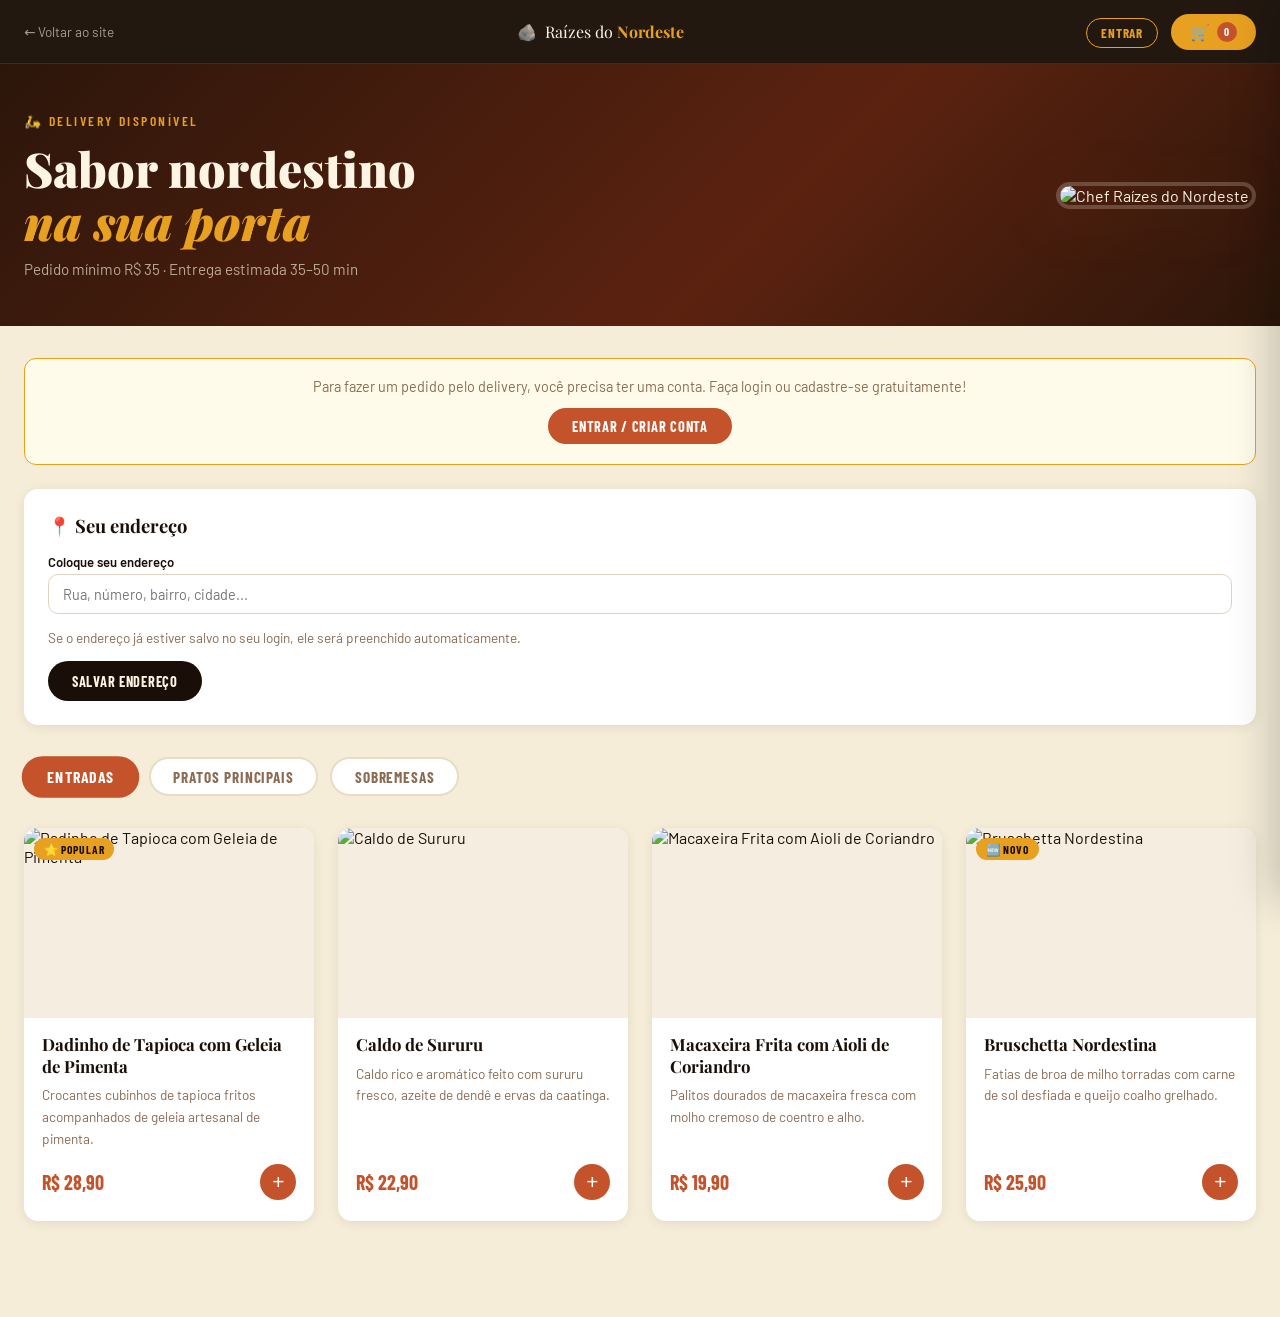
==== delivery.html @ 13111300 "Adicionando codigos ao repositorio" ====
<!DOCTYPE html>
<html lang="pt-BR">

<head>
  <meta charset="UTF-8">
  <meta name="viewport" content="width=device-width, initial-scale=1.0">
  <title>Delivery — Raízes do Nordeste</title>
  <link rel="stylesheet" href="delivery.css">
  <link rel="preconnect" href="https://fonts.googleapis.com">
  <link
    href="https://fonts.googleapis.com/css2?family=Playfair+Display:wght@700;900&family=Barlow:wght@300;400;500;600&family=Barlow+Condensed:wght@600;700&display=swap"
    rel="stylesheet">
</head>

<body>

  <!-- barra de navegação -->
  <nav class="d-nav">
    <div class="d-nav-inner">
      <a href="index.html" class="d-back">← Voltar ao site</a>
      <a class="nav-logo" href="index.html">
        <span>🪨</span>
        <span>Raízes do <strong>Nordeste</strong></span>
      </a>
      <div class="d-nav-actions">
        <!-- login / perfil na nav do delivery -->
        <span id="navLoginDelivery">
          <a href="login.html" class="nav-login-btn">Entrar</a>
        </span>
        <span id="navUserDelivery" style="display:none">
          <a href="perfil.html" class="nav-user-mini">
            <img src="" alt="" id="navAvatarDelivery">
            <span id="navNomeDelivery">Você</span>
          </a>
        </span>
        <button class="cart-btn" id="botaoCarrinho" aria-label="Abrir carrinho">
          🛒 <span class="cart-count" id="contagemCarrinho">0</span>
        </button>
      </div>
    </div>
  </nav>

  <!-- Hero de destaque -->
  <div class="d-hero">
    <div class="d-hero-inner">
      <div>
        <p class="d-hero-eyebrow">🛵 Delivery disponível</p>
        <h1 class="d-hero-title">Sabor nordestino<br><em>na sua porta</em></h1>
        <p class="d-hero-sub">Pedido mínimo R$ 35 · Entrega estimada 35–50 min</p>
      </div>
      <img src="IMG/Entrega.png" alt="Chef Raízes do Nordeste" class="d-hero-img">
    </div>
  </div>

  <!-- conteúdo principal -->
  <main class="d-main">

    <!-- aviso de login necessário (quando não logado) -->
    <div class="aviso-login" id="avisoLoginNecessario" style="display:none">
      <p>Para fazer um pedido pelo delivery, você precisa ter uma conta. Faça login ou cadastre-se gratuitamente!</p>
      <a href="login.html">Entrar / Criar conta</a>
    </div>

    <!-- endereço do cliente -->
    <div class="secao-frete">
      <h2>📍 Seu endereço</h2>
      <div class="grupo-campo">
        <label>Coloque seu endereço</label>
        <input type="text" id="campoEnderecoEntrega" class="campo-form" placeholder="Rua, número, bairro, cidade..."
          autocomplete="street-address">
      </div>
      <p class="texto-frete-ajuda">Se o endereço já estiver salvo no seu login, ele será preenchido automaticamente.</p>
      <button class="btn-calcular-frete" onclick="salvarEnderecoEntrega()">Salvar endereço</button>
      <div class="resultado-frete" id="resultadoFrete"></div>
    </div>

    <!-- abas de categorias do cardápio -->
    <div class="d-tabs" id="abasCardapio">
      <button class="d-tab active" data-cat="entradas">Entradas</button>
      <button class="d-tab" data-cat="pratos">Pratos Principais</button>
      <button class="d-tab" data-cat="sobremesas">Sobremesas</button>
    </div>

    <!-- grade de produtos -->
    <div class="d-grid" id="gradeItens"></div>
  </main>

  <!-- overlay e carrinho lateral -->
  <div class="cart-overlay" id="fundoCarrinho"></div>
  <aside class="cart-sidebar" id="painelCarrinho">
    <div class="cart-header">
      <h2>🛒 Seu Pedido</h2>
      <button class="cart-close" id="fecharCarrinho" aria-label="Fechar carrinho">✕</button>
    </div>
    <div class="cart-body" id="corpoCarrinho">
      <div class="cart-empty" id="carrinhoVazio">
        <span>🍽️</span>
        <p>Seu carrinho está vazio.</p>
        <p>Adicione itens do cardápio!</p>
      </div>
      <ul class="cart-list" id="listaCarrinho"></ul>
    </div>
    <div class="cart-footer" id="rodapeCarrinho" style="display:none">
      <div class="cart-subtotal">
        <span>Subtotal</span>
        <span id="subtotalCarrinho">R$ 0,00</span>
      </div>
      <div class="cart-fee">
        <span>Taxa de entrega</span>
        <span id="taxaEntregaTexto">R$ 8,00</span>
      </div>
      <div class="cart-total">
        <span>Total</span>
        <span id="totalCarrinho">R$ 8,00</span>
      </div>
      <button class="btn-checkout" id="btnFinalizar">Finalizar Pedido</button>
      <button class="btn-clear" id="btnLimpar">Limpar carrinho</button>
    </div>
  </aside>

  <!-- modal de checkout (formulário + cupons + pix) -->
  <div class="modal-fundo" id="modalCheckout" style="display:none">
    <div class="modal-caixa">
      <div class="checkout-topo">
        <h2>🧾 Finalizar Pedido</h2>
        <button class="btn-voltar-carrinho" onclick="voltarParaCarrinhoCheckout()">← Voltar ao carrinho</button>
      </div>

      <!-- abas do checkout -->
      <div class="abas-checkout">
        <button class="aba-checkout ativa" data-painel="dados" onclick="trocarPainelCheckout('dados')">Dados</button>
        <button class="aba-checkout" data-painel="cupons" onclick="trocarPainelCheckout('cupons')">Cupons</button>
        <button class="aba-checkout" data-painel="pagamento"
          onclick="trocarPainelCheckout('pagamento')">Pagamento</button>
      </div>

      <!-- painel de dados -->
      <div class="painel-checkout ativo" id="painelDados">
        <div class="grupo-campo">
          <label>Endereços salvos</label>
          <select id="selectEnderecoSalvo" class="campo-form"
            onchange="carregarEnderecoSelecionadoCheckout(this.value)"></select>
        </div>
        <p class="helper-text">Selecione um endereço salvo ou altere os campos abaixo para esta compra.</p>
        <div class="grupo-campo">
          <label>Nome completo</label>
          <input type="text" id="checkNome" class="campo-form" placeholder="Seu nome">
        </div>
        <div class="grupo-campo">
          <label>E-mail</label>
          <input type="email" id="checkEmail" class="campo-form" placeholder="seu@email.com">
        </div>
        <div class="linha-campos">
          <div class="grupo-campo">
            <label>CEP</label>
            <input type="text" id="checkCep" class="campo-form" placeholder="00000-000" maxlength="9"
              onkeyup="buscarCep(this.value)">
          </div>
          <div class="grupo-campo">
            <label>Número</label>
            <input type="text" id="checkNumero" class="campo-form" placeholder="123">
          </div>
        </div>
        <div class="grupo-campo">
          <label>Rua</label>
          <input type="text" id="checkRua" class="campo-form" placeholder="Será preenchido pelo CEP" readonly>
        </div>
        <div class="linha-campos">
          <div class="grupo-campo">
            <label>Bairro</label>
            <input type="text" id="checkBairro" class="campo-form" readonly>
          </div>
          <div class="grupo-campo">
            <label>Cidade / UF</label>
            <input type="text" id="checkCidade" class="campo-form" readonly>
          </div>
        </div>
        <div class="grupo-campo">
          <label>Complemento <span class="label-note">(opcional)</span></label>
          <input type="text" id="checkComplemento" class="campo-form" placeholder="Apto, bloco, referência...">
        </div>
        <button class="btn-checkout btn-checkout-spaced" onclick="trocarPainelCheckout('cupons')">Próximo →</button>
      </div>

      <!-- painel de cupons -->
      <div class="painel-checkout" id="painelCupons">
        <p class="helper-text">Selecione um cupom de desconto para usar neste pedido (opcional):</p>
        <div id="listaCuponsCheckout">
          <div class="vazio-lista empty-state">Nenhum cupom disponível. Complete missões no seu perfil!</div>
        </div>
        <button class="btn-checkout btn-checkout-spaced" onclick="trocarPainelCheckout('pagamento')">Próximo →</button>
        <button class="btn-clear" onclick="trocarPainelCheckout('dados')">← Voltar</button>
      </div>

      <!-- painel de pagamento (pix) -->
      <div class="painel-checkout" id="painelPagamento">
        <!-- prazo estimado -->
        <div class="estimativa-prazo" id="estimativaPrazo">
          <div class="prazo-tempo" id="textoPrazo">35–50 min</div>
          <p>⏱️ Estimativa de preparo + entrega</p>
        </div>

        <!-- resumo dos valores -->
        <div id="resumoValores" class="resumo-valores-space"></div>

        <!-- área do pix -->
        <div class="area-pix">
          <div class="qr-code-img" id="areaqrcode">📱</div>
          <p class="small-muted">Chave Pix (telefone):</p>
          <div class="chave-pix" id="chavePix" onclick="copiarChavePix()">11948338287</div>
          <div class="instrucao-pix">
            Abra seu banco, escolha Pix e cole a chave acima.<br>
            <strong>Apenas confirme aqui após o pagamento ser realizado.</strong><br>
            O pedido só é finalizado após a transferência.
          </div>
          <button class="btn-confirmar-pix" onclick="confirmarPagamentoPix()">✅ Já realizei o pagamento</button>
        </div>
        <button class="btn-clear" onclick="trocarPainelCheckout('cupons')">← Voltar</button>
      </div>
    </div>
  </div>

  <!-- modal de sucesso -->
  <div class="modal-backdrop" id="modalSucesso" style="display:none">
    <div class="success-modal">
      <div class="success-icon">🎉</div>
      <h2>Pedido realizado!</h2>
      <p>Seu pedido foi enviado para a cozinha.</p>
      <p>Estimativa de entrega: <strong id="prazoSucesso">35–50 minutos</strong>.</p>
      <p class="modal-order-num" id="numeroPedidoSucesso"></p>
      <button class="btn-checkout" id="btnNovosPedido">Fazer novo pedido</button>
    </div>
  </div>

  <script src="delivery.js"></script>
</body>

</html>
---- delivery.css ----
/* ============================================================
   RAÍZES DO NORDESTE — delivery.css
   ============================================================ */

/* reseta os espaçamentos e deixa a conta de tamanho mais tranquila */
*,
*::before,
*::after {
  box-sizing: border-box;
  margin: 0;
  padding: 0;
}

:root {
  /* aqui ficam as cores e medidas principais do layout */
  --terra: #C4522A;
  --amber: #E8A020;
  --cream: #FDF4E3;
  --dark: #1A0F08;
  --muted: #8B6B52;
  --bg-warm: #2C160A;
  --bg-page: #F5EDD8;
  --card-bg: #fff;
  --font-display: 'Playfair Display', Georgia, serif;
  --font-body: 'Barlow', system-ui, sans-serif;
  --font-cond: 'Barlow Condensed', sans-serif;
  --nav-h: 64px;
  --radius: 14px;
  --sidebar-w: 380px;
}

/* faz a rolagem ficar mais suave */
html {
  scroll-behavior: smooth;
}

body {
  /* estilo base da página toda */
  font-family: var(--font-body);
  background: var(--bg-page);
  color: var(--dark);
  min-height: 100vh;
}

/* imagens responsivas e links sem decoração */
img {
  max-width: 100%;
  display: block;
}

a {
  text-decoration: none;
  color: inherit;
}

/* ---- BUTTONS ---- */
/* botões principais do sistema */
.btn-checkout {
  display: block;
  width: 100%;
  background: var(--terra);
  color: #fff;
  font-family: var(--font-cond);
  font-weight: 700;
  font-size: 1rem;
  letter-spacing: .06em;
  text-transform: uppercase;
  padding: .9rem 1.5rem;
  border-radius: 50px;
  border: none;
  cursor: pointer;
  transition: background .2s, transform .15s;
  margin-top: 1rem;
}

.btn-checkout:hover {
  background: #d4612f;
  transform: translateY(-2px);
}

.btn-clear {
  /* botão pra limpar tudo */
  display: block;
  width: 100%;
  background: transparent;
  color: var(--muted);
  font-family: var(--font-cond);
  font-weight: 600;
  font-size: .85rem;
  letter-spacing: .05em;
  text-transform: uppercase;
  padding: .6rem;
  border: 1px solid #ddd;
  border-radius: 50px;
  cursor: pointer;
  margin-top: .6rem;
  transition: border-color .2s, color .2s;
}

.btn-clear:hover {
  border-color: var(--terra);
  color: var(--terra);
}

.btn-checkout:disabled {
  background: #c7b8a6;
  color: rgba(255, 255, 255, .85);
  cursor: not-allowed;
  transform: none;
  box-shadow: none;
}

.checkout-topo {
  display: flex;
  align-items: center;
  justify-content: space-between;
  gap: 1rem;
  margin-bottom: 1rem;
}

.checkout-topo h2 {
  font-family: var(--font-display);
  font-size: 1.3rem;
  font-weight: 700;
  color: var(--dark);
}

.btn-voltar-carrinho {
  background: transparent;
  color: var(--terra);
  border: 1.5px solid rgba(196, 82, 42, .35);
  font-family: var(--font-cond);
  font-weight: 700;
  font-size: .82rem;
  letter-spacing: .05em;
  text-transform: uppercase;
  padding: .45rem .9rem;
  border-radius: 50px;
  cursor: pointer;
  white-space: nowrap;
  transition: background .2s, color .2s, border-color .2s, transform .15s;
}

.btn-voltar-carrinho:hover {
  background: #fff5f0;
  border-color: var(--terra);
  color: #a63e1d;
  transform: translateY(-1px);
}

/* ---- NAV ---- */
/* barra de cima com navegação e carrinho */
.d-nav {
  position: sticky;
  top: 0;
  z-index: 100;
  height: var(--nav-h);
  background: rgba(26, 15, 8, .96);
  backdrop-filter: blur(12px);
  border-bottom: 1px solid rgba(232, 160, 32, .15);
}

.d-nav-inner {
  /* organiza os itens da nav */
  max-width: 1300px;
  margin: 0 auto;
  padding: 0 1.5rem;
  height: 100%;
  display: flex;
  align-items: center;
  justify-content: space-between;
}

.d-nav-actions {
  display: flex;
  align-items: center;
  gap: .8rem;
}

.is-hidden {
  display: none !important;
}

.d-back {
  /* link de voltar */
  font-size: .85rem;
  color: rgba(253, 244, 227, .6);
  transition: color .2s;
}

.d-back:hover {
  color: var(--amber);
}

.nav-logo {
  /* marca no topo */
  display: flex;
  align-items: center;
  gap: .5rem;
  font-family: var(--font-display);
  font-size: 1rem;
  color: var(--cream);
}

.nav-logo strong {
  color: var(--amber);
}

.nav-user-mini {
  display: flex;
  align-items: center;
  gap: .4rem;
  font-family: var(--font-cond);
  font-weight: 700;
  font-size: .85rem;
  color: var(--cream);
  text-decoration: none;
}

.nav-user-mini img {
  width: 30px;
  height: 30px;
  border-radius: 50%;
  border: 2px solid var(--amber);
  object-fit: cover;
}

.secao-frete {
  background: #fff;
  border-radius: 14px;
  box-shadow: 0 2px 12px rgba(0, 0, 0, .08);
  padding: 1.5rem;
  margin-bottom: 2rem;
}

.secao-frete h2 {
  font-family: var(--font-display);
  font-size: 1.15rem;
  font-weight: 700;
  color: var(--dark);
  margin-bottom: 1rem;
}

.linha-campos {
  display: grid;
  grid-template-columns: 1fr 1fr;
  gap: .8rem;
  margin-bottom: .8rem;
}

.grupo-campo {
  margin-bottom: .8rem;
}

.grupo-campo label {
  display: block;
  font-size: .82rem;
  font-weight: 600;
  color: var(--dark);
  margin-bottom: .3rem;
}

.campo-form {
  width: 100%;
  border: 1.5px solid #e0d4c0;
  border-radius: 10px;
  padding: .65rem .9rem;
  font-family: var(--font-body);
  font-size: .9rem;
  color: var(--dark);
  background: #fff;
  transition: border-color .2s;
  outline: none;
}

.campo-form:focus {
  border-color: var(--terra);
}

.campo-form[readonly] {
  background: #f9f5ef;
  color: var(--muted);
}

.linha-origem {
  display: flex;
  gap: .6rem;
  margin-bottom: .8rem;
}

.linha-origem .campo-form {
  flex: 1;
}

.btn-gps {
  background: var(--amber);
  color: var(--dark);
  border: none;
  border-radius: 10px;
  padding: .65rem 1rem;
  font-family: var(--font-cond);
  font-weight: 700;
  font-size: .85rem;
  cursor: pointer;
  white-space: nowrap;
  transition: background .2s;
  display: flex;
  align-items: center;
  gap: .4rem;
}

.btn-gps:hover {
  background: #f5b030;
}

.btn-calcular-frete {
  background: var(--dark);
  color: var(--cream);
  font-family: var(--font-cond);
  font-weight: 700;
  font-size: .9rem;
  letter-spacing: .05em;
  text-transform: uppercase;
  padding: .7rem 1.5rem;
  border-radius: 50px;
  border: none;
  cursor: pointer;
  transition: background .2s;
}

.btn-calcular-frete:hover {
  background: #3a1f0e;
}

.texto-frete-ajuda {
  font-size: .85rem;
  line-height: 1.6;
  color: var(--muted);
  margin-bottom: .8rem;
}

.resultado-frete {
  background: #f0fff4;
  border: 1px solid #68d391;
  border-radius: 10px;
  padding: .9rem 1rem;
  font-size: .88rem;
  color: #276749;
  margin-top: .8rem;
  display: none;
}

.resultado-frete.visivel {
  display: block;
}

.modal-fundo {
  position: fixed;
  inset: 0;
  background: rgba(26, 15, 8, .75);
  z-index: 300;
  display: flex;
  align-items: center;
  justify-content: center;
  padding: 1.5rem;
}

.modal-caixa {
  background: #fff;
  border-radius: 20px;
  padding: 2rem;
  max-width: 520px;
  width: 100%;
  max-height: 90vh;
  overflow-y: auto;
  box-shadow: 0 20px 60px rgba(0, 0, 0, .4);
}

.modal-caixa h2 {
  font-family: var(--font-display);
  font-size: 1.3rem;
  font-weight: 700;
  margin-bottom: 1.2rem;
  color: var(--dark);
}

.abas-checkout {
  display: flex;
  gap: .5rem;
  background: #f5ede0;
  border-radius: 50px;
  padding: .25rem;
  margin-bottom: 1.2rem;
}

.aba-checkout {
  flex: 1;
  background: transparent;
  border: none;
  border-radius: 50px;
  font-family: var(--font-cond);
  font-weight: 700;
  font-size: .85rem;
  letter-spacing: .05em;
  text-transform: uppercase;
  color: var(--muted);
  padding: .5rem;
  cursor: pointer;
  transition: background .2s, color .2s;
}

.aba-checkout.ativa {
  background: var(--terra);
  color: #fff;
}

.painel-checkout {
  display: none;
}

.painel-checkout.ativo {
  display: block;
}

.cupom-checkout-item {
  display: flex;
  align-items: center;
  justify-content: space-between;
  padding: .7rem .9rem;
  border: 1.5px solid #e0d4c0;
  border-radius: 10px;
  margin-bottom: .6rem;
  cursor: pointer;
  transition: border-color .2s, background .2s;
}

.cupom-checkout-item:hover {
  border-color: var(--amber);
  background: #fffbeb;
}

.cupom-checkout-item.selecionado {
  border-color: var(--terra);
  background: #fff5f0;
}

.cupom-checkout-codigo {
  font-family: var(--font-cond);
  font-weight: 700;
  color: var(--terra);
}

.cupom-checkout-desc {
  font-size: .8rem;
  color: var(--muted);
}

.linha-valor {
  display: flex;
  justify-content: space-between;
  font-size: .9rem;
  color: var(--muted);
  margin-bottom: .4rem;
}

.linha-valor.total {
  font-family: var(--font-display);
  font-weight: 700;
  font-size: 1.1rem;
  color: var(--dark);
  padding-top: .5rem;
  border-top: 1px solid #e8dcc8;
  margin-top: .3rem;
}

.linha-valor.desconto {
  color: #38a169;
}

.area-pix {
  text-align: center;
  padding: 1rem 0;
}

.qr-code-img {
  width: 180px;
  height: 180px;
  background: #f5f5f5;
  border-radius: 12px;
  margin: 0 auto 1rem;
  display: flex;
  align-items: center;
  justify-content: center;
  font-size: 3rem;
}

.chave-pix {
  font-family: var(--font-cond);
  font-weight: 700;
  font-size: 1rem;
  color: var(--terra);
  letter-spacing: .05em;
  background: #fff5f0;
  padding: .5rem 1rem;
  border-radius: 8px;
  display: inline-block;
  margin-bottom: .5rem;
  cursor: pointer;
}

.instrucao-pix {
  font-size: .82rem;
  color: var(--muted);
  line-height: 1.6;
}

.btn-confirmar-pix {
  display: block;
  width: 100%;
  background: #38a169;
  color: #fff;
  font-family: var(--font-cond);
  font-weight: 700;
  font-size: 1rem;
  letter-spacing: .06em;
  text-transform: uppercase;
  padding: .9rem;
  border-radius: 50px;
  border: none;
  cursor: pointer;
  margin-top: 1rem;
  transition: background .2s;
}

.btn-confirmar-pix:hover {
  background: #2f855a;
}

.estimativa-prazo {
  background: linear-gradient(135deg, #2C160A, #5C2210);
  color: var(--cream);
  border-radius: 10px;
  padding: 1rem;
  text-align: center;
  margin-bottom: 1rem;
}

.estimativa-prazo .prazo-tempo {
  font-family: var(--font-display);
  font-size: 1.8rem;
  font-weight: 900;
  color: var(--amber);
  line-height: 1;
}

.estimativa-prazo p {
  font-size: .82rem;
  opacity: .8;
  margin-top: .3rem;
}

.nav-login-btn {
  background: transparent;
  color: var(--amber);
  border: 1.5px solid var(--amber);
  font-family: var(--font-cond);
  font-weight: 700;
  font-size: .82rem;
  letter-spacing: .06em;
  text-transform: uppercase;
  padding: .35rem .9rem;
  border-radius: 50px;
  cursor: pointer;
  text-decoration: none;
  transition: background .2s, color .2s;
}

.nav-login-btn:hover {
  background: var(--amber);
  color: var(--dark);
}

.aviso-login {
  background: #fffbeb;
  border: 1.5px solid var(--amber);
  border-radius: 12px;
  padding: 1.2rem;
  text-align: center;
  margin-bottom: 1.5rem;
}

.aviso-login p {
  font-size: .9rem;
  color: var(--muted);
  margin-bottom: .8rem;
}

.aviso-login a {
  display: inline-block;
  background: var(--terra);
  color: #fff;
  font-family: var(--font-cond);
  font-weight: 700;
  font-size: .9rem;
  letter-spacing: .05em;
  text-transform: uppercase;
  padding: .6rem 1.5rem;
  border-radius: 50px;
  text-decoration: none;
  transition: background .2s;
}

.aviso-login a:hover {
  background: #d4612f;
}

.label-note {
  color: var(--muted);
  font-weight: 400;
}

.btn-checkout-spaced {
  margin-top: .5rem;
}

.helper-text {
  font-size: .85rem;
  color: var(--muted);
  margin-bottom: 1rem;
}

.empty-state {
  padding: 1.5rem;
  text-align: center;
  color: #bbb;
}

.resumo-valores-space {
  margin-bottom: 1rem;
}

.small-muted {
  font-size: .82rem;
  color: var(--muted);
  margin-bottom: .5rem;
}

@media (max-width: 540px) {
  .linha-campos {
    grid-template-columns: 1fr;
  }
}

.cart-btn {
  /* botão de abrir o carrinho */
  position: relative;
  background: var(--amber);
  color: var(--dark);
  border: none;
  padding: .5rem 1.2rem;
  border-radius: 50px;
  font-family: var(--font-cond);
  font-weight: 700;
  font-size: 1rem;
  cursor: pointer;
  display: flex;
  align-items: center;
  gap: .4rem;
  transition: background .2s, transform .15s;
}

.cart-btn:hover {
  background: #f5b030;
  transform: scale(1.04);
}

.cart-count {
  /* bolinha com a quantidade de itens */
  background: var(--terra);
  color: #fff;
  font-size: .7rem;
  font-weight: 700;
  width: 20px;
  height: 20px;
  border-radius: 50%;
  display: flex;
  align-items: center;
  justify-content: center;
}

/* ---- HERO ---- */
/* área de destaque no topo */
.d-hero {
  background: linear-gradient(135deg, #2C160A 0%, #5C2210 60%, #2C160A 100%);
  color: var(--cream);
  padding: 3rem 1.5rem;
}

.d-hero-inner {
  /* alinha texto e imagem do hero */
  max-width: 1300px;
  margin: 0 auto;
  display: flex;
  align-items: center;
  justify-content: space-between;
  gap: 2rem;
}

.d-hero-eyebrow {
  /* textinho pequeno de destaque */
  font-family: var(--font-cond);
  font-weight: 600;
  font-size: .85rem;
  letter-spacing: .18em;
  text-transform: uppercase;
  color: var(--amber);
  margin-bottom: .8rem;
}

.d-hero-title {
  /* título principal da seção */
  font-family: var(--font-display);
  font-size: clamp(1.8rem, 4vw, 3rem);
  font-weight: 900;
  line-height: 1.1;
  margin-bottom: .8rem;
}

.d-hero-title em {
  font-style: italic;
  color: var(--amber);
}

.d-hero-sub {
  /* frase de apoio */
  font-size: .95rem;
  color: rgba(253, 244, 227, .65);
}

.d-hero-img {
  /* imagem decorativa do hero */
  width: 200px;
  flex-shrink: 0;
  border-radius: 24px;
  border: 4px solid rgba(253, 244, 227, .22);
  filter: drop-shadow(0 10px 30px rgba(196, 82, 42, .4));
}

/* ---- MAIN ---- */
/* área principal onde entra o conteúdo */
.d-main {
  max-width: 1300px;
  margin: 0 auto;
  padding: 2rem 1.5rem 6rem;
}

/* ---- TABS ---- */
/* abas para trocar categorias */
.d-tabs {
  display: flex;
  gap: .75rem;
  margin-bottom: 2rem;
  flex-wrap: wrap;
}

.d-tab {
  /* botão de cada categoria */
  background: #fff;
  border: 2px solid #e8dcc8;
  color: var(--muted);
  font-family: var(--font-cond);
  font-weight: 700;
  font-size: .95rem;
  letter-spacing: .06em;
  text-transform: uppercase;
  padding: .55rem 1.4rem;
  border-radius: 50px;
  cursor: pointer;
  transition: background .2s, border-color .2s, color .2s, transform .15s;
}

.d-tab:hover {
  border-color: var(--amber);
  color: var(--dark);
}

.d-tab.active {
  /* aba selecionada */
  background: var(--terra);
  border-color: var(--terra);
  color: #fff;
  transform: scale(1.04);
}

/* ---- GRID ---- */
/* grade que organiza os produtos */
.d-grid {
  display: grid;
  grid-template-columns: repeat(auto-fill, minmax(280px, 1fr));
  gap: 1.5rem;
}

/* ---- CARD ---- */
/* card de cada produto */
.d-card {
  background: var(--card-bg);
  border-radius: var(--radius);
  overflow: hidden;
  box-shadow: 0 2px 12px rgba(0, 0, 0, .08);
  display: flex;
  flex-direction: column;
  transition: transform .2s, box-shadow .2s;
}

.d-card:hover {
  /* levanta o card quando passa o mouse */
  transform: translateY(-4px);
  box-shadow: 0 8px 30px rgba(0, 0, 0, .14);
}

.d-card-img-wrap {
  /* área da imagem do produto */
  position: relative;
  height: 190px;
  background: #f5ede0;
  overflow: hidden;
}

.d-card-img-wrap img {
  /* imagem cobrindo tudo certinho */
  width: 100%;
  height: 100%;
  object-fit: cover;
  transition: transform .4s;
}

.d-card:hover .d-card-img-wrap img {
  transform: scale(1.06);
}

.d-card-badge {
  /* etiqueta pequena de destaque */
  position: absolute;
  top: 10px;
  left: 10px;
  background: var(--amber);
  color: var(--dark);
  font-family: var(--font-cond);
  font-weight: 700;
  font-size: .72rem;
  letter-spacing: .08em;
  text-transform: uppercase;
  padding: .2rem .6rem;
  border-radius: 50px;
}

.d-card-body {
  /* parte com nome, descrição e preço */
  padding: 1rem 1.1rem 1.3rem;
  display: flex;
  flex-direction: column;
  flex: 1;
}

.d-card-name {
  /* nome do prato */
  font-family: var(--font-display);
  font-weight: 700;
  font-size: 1.05rem;
  color: var(--dark);
  margin-bottom: .4rem;
  line-height: 1.3;
}

.d-card-desc {
  /* descrição curta do item */
  font-size: .85rem;
  color: var(--muted);
  line-height: 1.6;
  flex: 1;
  margin-bottom: .9rem;
}

.d-card-footer {
  /* linha de baixo com preço e botão */
  display: flex;
  align-items: center;
  justify-content: space-between;
}

.d-card-price {
  /* preço do produto */
  font-family: var(--font-cond);
  font-size: 1.25rem;
  font-weight: 700;
  color: var(--terra);
}

.add-btn {
  /* botão de adicionar no carrinho */
  background: var(--terra);
  color: #fff;
  border: none;
  width: 36px;
  height: 36px;
  border-radius: 50%;
  font-size: 1.3rem;
  cursor: pointer;
  display: flex;
  align-items: center;
  justify-content: center;
  transition: background .2s, transform .15s;
  flex-shrink: 0;
}

.add-btn:hover {
  background: #d4612f;
  transform: scale(1.15);
}

/* ---- CART SIDEBAR ---- */
/* painel lateral do carrinho */
.cart-overlay {
  position: fixed;
  inset: 0;
  background: rgba(0, 0, 0, .45);
  z-index: 200;
  opacity: 0;
  pointer-events: none;
  transition: opacity .3s;
}

.cart-overlay.visible {
  /* mostra o fundo escuro */
  opacity: 1;
  pointer-events: auto;
}

.cart-sidebar {
  /* gaveta do carrinho */
  position: fixed;
  top: 0;
  right: 0;
  bottom: 0;
  width: var(--sidebar-w);
  max-width: 95vw;
  background: #fff;
  z-index: 201;
  display: flex;
  flex-direction: column;
  transform: translateX(100%);
  transition: transform .35s cubic-bezier(.77, 0, .18, 1);
  box-shadow: -8px 0 40px rgba(0, 0, 0, .2);
}

.cart-sidebar.open {
  transform: translateX(0);
}

.cart-header {
  /* topo do carrinho com título e fechar */
  display: flex;
  align-items: center;
  justify-content: space-between;
  padding: 1.2rem 1.4rem;
  background: var(--dark);
  color: var(--cream);
}

.cart-header h2 {
  /* título do carrinho */
  font-family: var(--font-display);
  font-size: 1.2rem;
  font-weight: 700;
}

.cart-close {
  /* botão de fechar o carrinho */
  background: none;
  border: none;
  color: var(--cream);
  font-size: 1.2rem;
  cursor: pointer;
  padding: .3rem;
  transition: color .2s;
}

.cart-close:hover {
  color: var(--amber);
}

.cart-body {
  /* miolo onde os itens aparecem */
  flex: 1;
  overflow-y: auto;
  padding: 1.2rem 1.4rem;
}

.cart-empty {
  /* aviso quando tá vazio */
  text-align: center;
  padding: 3rem 1rem;
  color: #bbb;
}

.cart-empty span {
  font-size: 3rem;
  display: block;
  margin-bottom: 1rem;
}

.cart-empty p {
  font-size: .95rem;
}

.cart-list {
  /* lista dos produtos do carrinho */
  list-style: none;
  display: flex;
  flex-direction: column;
  gap: 1rem;
}

.cart-item {
  /* cada linha de produto no carrinho */
  display: grid;
  grid-template-columns: 60px 1fr auto;
  gap: .8rem;
  align-items: center;
  padding-bottom: 1rem;
  border-bottom: 1px solid #f0e8d8;
}

.cart-item-img {
  /* miniatura do produto */
  width: 60px;
  height: 60px;
  border-radius: 8px;
  object-fit: cover;
}

.cart-item-info {
  min-width: 0;
}

.cart-item-name {
  /* nome do item no carrinho */
  font-weight: 600;
  font-size: .9rem;
  color: var(--dark);
  margin-bottom: .2rem;
  white-space: nowrap;
  overflow: hidden;
  text-overflow: ellipsis;
}

.cart-item-price {
  /* preço do item no carrinho */
  font-family: var(--font-cond);
  font-weight: 700;
  font-size: .9rem;
  color: var(--terra);
}

.cart-qty {
  /* controle de quantidade */
  display: flex;
  align-items: center;
  gap: .4rem;
}

.qty-btn {
  /* botões de mais e menos */
  width: 28px;
  height: 28px;
  border-radius: 50%;
  border: 1.5px solid #ddd;
  background: #fff;
  font-size: 1rem;
  cursor: pointer;
  display: flex;
  align-items: center;
  justify-content: center;
  color: var(--dark);
  transition: border-color .2s, background .2s;
}

.qty-btn:hover {
  border-color: var(--terra);
  background: #fdf4e3;
}

.qty-val {
  /* número da quantidade */
  font-weight: 700;
  font-size: .95rem;
  min-width: 20px;
  text-align: center;
}

.cart-footer {
  /* resumo final e total */
  padding: 1.2rem 1.4rem;
  border-top: 2px solid #f0e8d8;
  background: #fff;
}

.cart-subtotal,
.cart-fee {
  /* linhas com valores parciais */
  display: flex;
  justify-content: space-between;
  font-size: .9rem;
  color: var(--muted);
  margin-bottom: .5rem;
}

.cart-total {
  /* total geral */
  display: flex;
  justify-content: space-between;
  font-family: var(--font-display);
  font-weight: 700;
  font-size: 1.15rem;
  color: var(--dark);
  margin-bottom: .3rem;
  padding-top: .5rem;
  border-top: 1px solid #e8dcc8;
}

/* ---- SUCCESS MODAL ---- */
/* popup quando o pedido dá certo */
.modal-backdrop {
  position: fixed;
  inset: 0;
  background: rgba(26, 15, 8, .7);
  z-index: 300;
  display: flex;
  align-items: center;
  justify-content: center;
  padding: 1.5rem;
}

.success-modal {
  /* caixinha central da confirmação */
  background: #fff;
  border-radius: 20px;
  padding: 3rem 2.5rem;
  max-width: 440px;
  width: 100%;
  text-align: center;
  box-shadow: 0 20px 60px rgba(0, 0, 0, .4);
}

.success-icon {
  font-size: 4rem;
  margin-bottom: 1rem;
}

.success-modal h2 {
  /* título da confirmação */
  font-family: var(--font-display);
  font-size: 1.8rem;
  font-weight: 700;
  color: var(--dark);
  margin-bottom: 1rem;
}

.success-modal p {
  /* texto explicando o que rolou */
  font-size: .95rem;
  color: var(--muted);
  line-height: 1.7;
  margin-bottom: .5rem;
}

.modal-order-num {
  /* número do pedido */
  font-family: var(--font-cond);
  font-weight: 700;
  font-size: 1.1rem;
  color: var(--terra) !important;
  letter-spacing: .1em;
}

/* ---- TOAST ---- */
/* mensagem rápida que aparece embaixo */
.toast {
  position: fixed;
  bottom: 2rem;
  left: 50%;
  transform: translateX(-50%) translateY(20px);
  background: var(--dark);
  color: var(--cream);
  font-family: var(--font-cond);
  font-weight: 600;
  font-size: .95rem;
  letter-spacing: .04em;
  padding: .75rem 1.8rem;
  border-radius: 50px;
  border-left: 4px solid var(--amber);
  z-index: 400;
  opacity: 0;
  transition: opacity .3s, transform .3s;
  pointer-events: none;
  white-space: nowrap;
}

.toast.show {
  /* estado visível do toast */
  opacity: 1;
  transform: translateX(-50%) translateY(0);
}

/* ---- RESPONSIVE ---- */
/* ajustes pra telas menores */
@media (max-width: 700px) {
  .d-hero-img {
    display: none;
  }

  .d-nav-inner {
    gap: .5rem;
  }

  .d-back {
    font-size: .75rem;
  }

  .cart-sidebar {
    width: 100%;
  }

  .d-grid {
    grid-template-columns: 1fr;
  }

  .checkout-topo {
    flex-direction: column;
    align-items: flex-start;
  }

  .btn-voltar-carrinho {
    width: 100%;
  }
}

@media (prefers-reduced-motion: reduce) {

  /* deixa quase sem animação pra quem prefere isso */
  * {
    transition-duration: 0.01ms !important;
  }
}
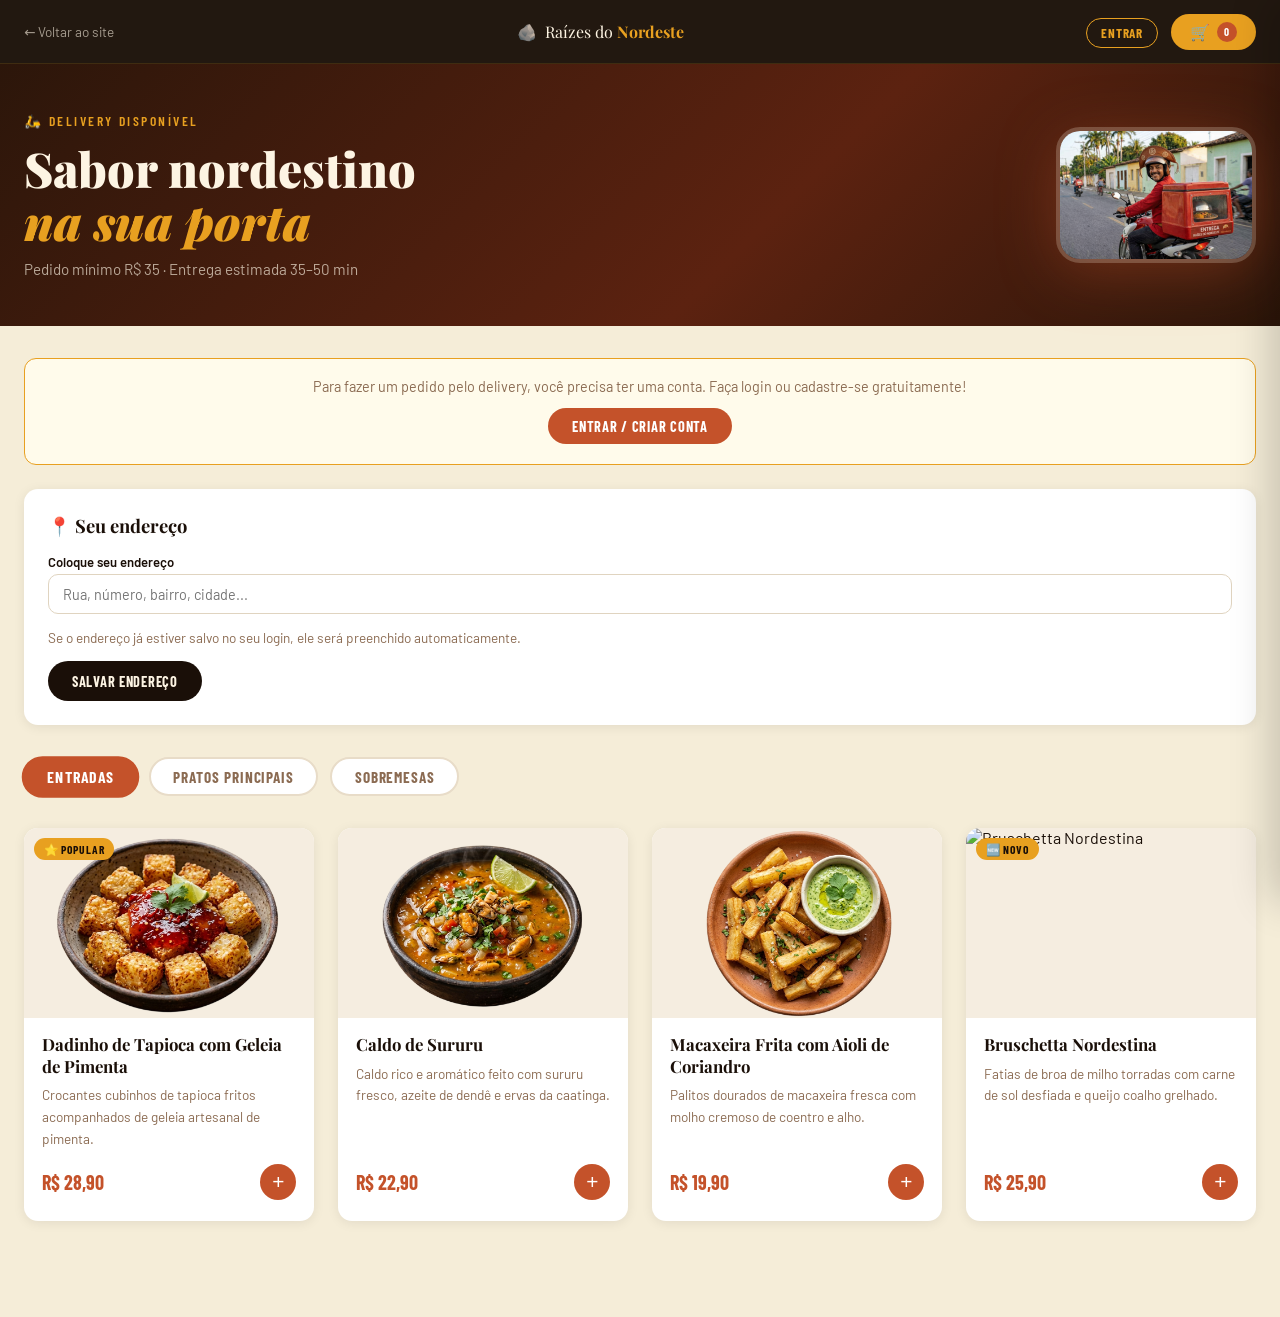
==== commit c291c18b: "Fix image source path in delivery.html" ====
--- a/delivery.html
+++ b/delivery.html
@@ -48,7 +48,7 @@
         <h1 class="d-hero-title">Sabor nordestino<br><em>na sua porta</em></h1>
         <p class="d-hero-sub">Pedido mínimo R$ 35 · Entrega estimada 35–50 min</p>
       </div>
-      <img src="IMG/Entrega.png" alt="Chef Raízes do Nordeste" class="d-hero-img">
+      <img src="Entrega.png" alt="Chef Raízes do Nordeste" class="d-hero-img">
     </div>
   </div>
 
@@ -235,4 +235,4 @@
   <script src="delivery.js"></script>
 </body>
 
-</html>+</html>
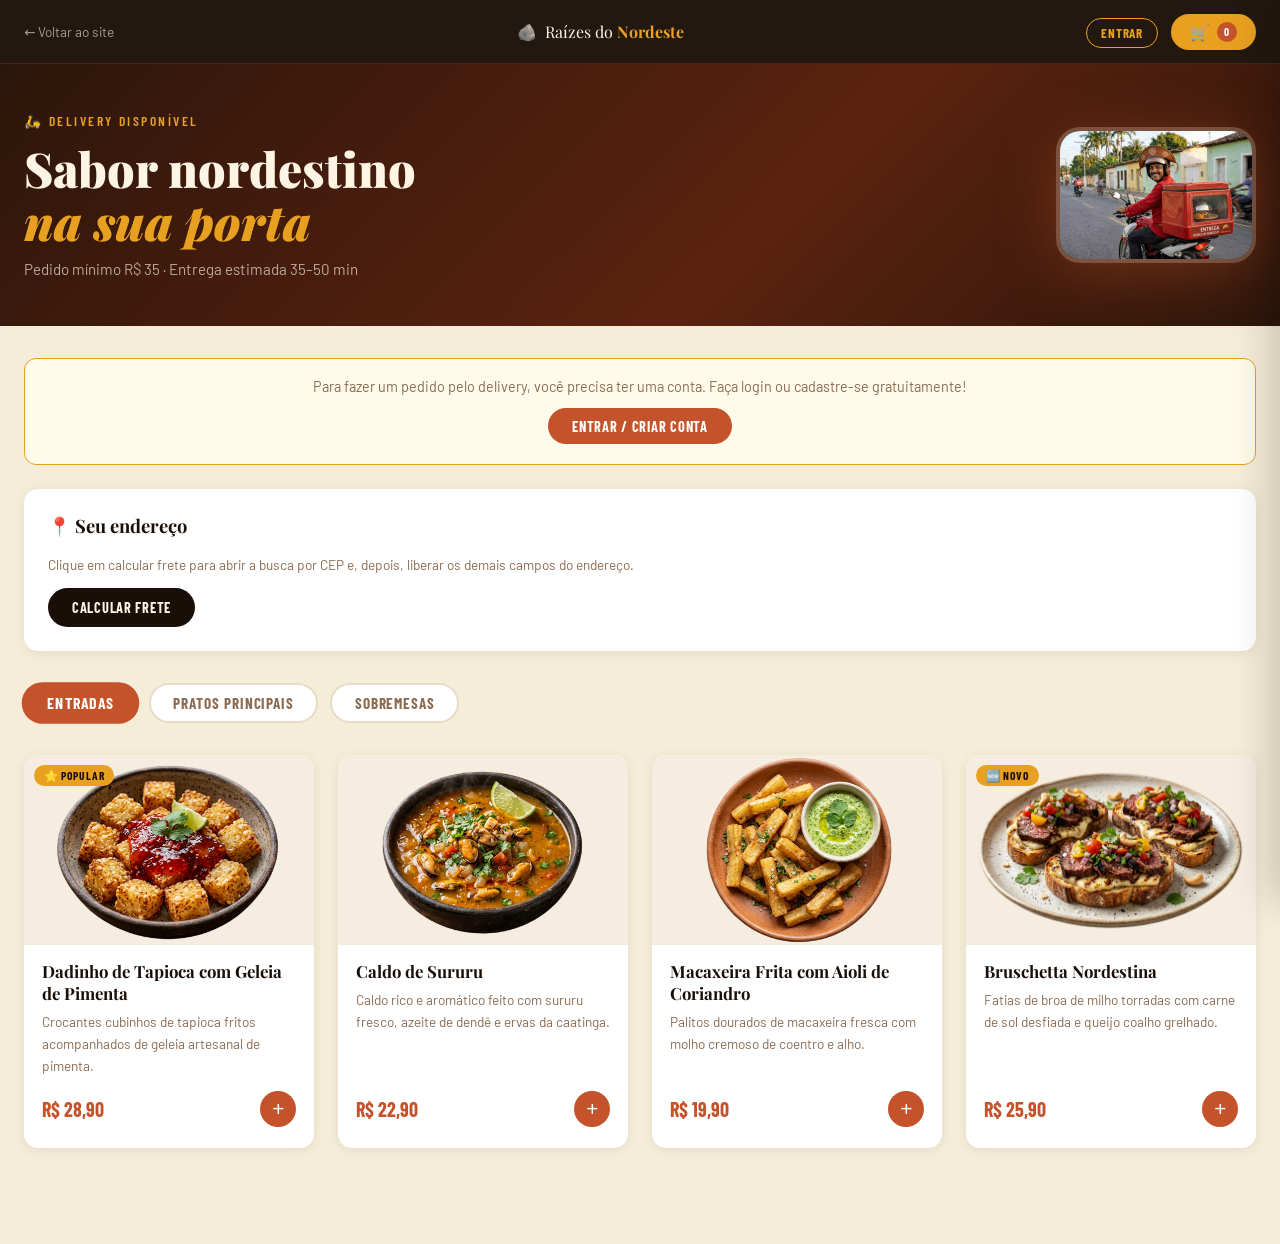
==== commit 136dff0c: "Salvando arquivos locais antes do merge" ====
--- a/delivery.html
+++ b/delivery.html
@@ -48,7 +48,7 @@
         <h1 class="d-hero-title">Sabor nordestino<br><em>na sua porta</em></h1>
         <p class="d-hero-sub">Pedido mínimo R$ 35 · Entrega estimada 35–50 min</p>
       </div>
-      <img src="Entrega.png" alt="Chef Raízes do Nordeste" class="d-hero-img">
+      <img src="IMG/Entrega.png" alt="Chef Raízes do Nordeste" class="d-hero-img">
     </div>
   </div>
 
@@ -64,13 +64,47 @@
     <!-- endereço do cliente -->
     <div class="secao-frete">
       <h2>📍 Seu endereço</h2>
-      <div class="grupo-campo">
-        <label>Coloque seu endereço</label>
-        <input type="text" id="campoEnderecoEntrega" class="campo-form" placeholder="Rua, número, bairro, cidade..."
-          autocomplete="street-address">
-      </div>
-      <p class="texto-frete-ajuda">Se o endereço já estiver salvo no seu login, ele será preenchido automaticamente.</p>
-      <button class="btn-calcular-frete" onclick="salvarEnderecoEntrega()">Salvar endereço</button>
+      <p class="texto-frete-ajuda">Clique em calcular frete para abrir a busca por CEP e, depois, liberar os demais
+        campos do endereço.</p>
+      <button class="btn-calcular-frete" type="button" onclick="abrirFormularioFrete()">Calcular frete</button>
+      <div id="formularioFrete" class="frete-form is-hidden">
+        <div class="grupo-campo">
+          <label>CEP</label>
+          <div class="frete-linha-cep">
+            <input type="text" id="freteCep" class="campo-form" placeholder="00000-000" maxlength="9"
+              autocomplete="postal-code" inputmode="numeric">
+            <button class="btn-frete-confirmar" type="button" onclick="confirmarCepFrete()">OK</button>
+          </div>
+        </div>
+        <div id="freteCamposDetalhados" class="is-hidden">
+          <div class="grupo-campo">
+            <label>Rua</label>
+            <input type="text" id="freteRua" class="campo-form" placeholder="Rua, avenida, travessa...">
+          </div>
+          <div class="linha-campos">
+            <div class="grupo-campo">
+              <label>Bairro</label>
+              <input type="text" id="freteBairro" class="campo-form" placeholder="Bairro">
+            </div>
+            <div class="grupo-campo">
+              <label>Cidade</label>
+              <input type="text" id="freteCidade" class="campo-form" placeholder="Cidade">
+            </div>
+          </div>
+          <div class="linha-campos">
+            <div class="grupo-campo">
+              <label>Número</label>
+              <input type="text" id="freteNumero" class="campo-form" placeholder="123">
+            </div>
+            <div class="grupo-campo">
+              <label>Complemento</label>
+              <input type="text" id="freteComplemento" class="campo-form" placeholder="Apto, bloco, referência...">
+            </div>
+          </div>
+          <button class="btn-calcular-frete btn-salvar-frete" type="button"
+            onclick="salvarEnderecoEntrega()">Salvar</button>
+        </div>
+      </div>
       <div class="resultado-frete" id="resultadoFrete"></div>
     </div>
 
@@ -235,4 +269,4 @@
   <script src="delivery.js"></script>
 </body>
 
-</html>
+</html>
--- a/delivery.css
+++ b/delivery.css
@@ -233,6 +233,49 @@
   margin-bottom: 2rem;
 }
 
+.frete-form {
+  margin-top: 1rem;
+  padding: 1rem;
+  border: 1px solid #efe0cc;
+  border-radius: 16px;
+  background: #fffaf4;
+}
+
+.frete-linha-cep {
+  display: flex;
+  gap: .6rem;
+  align-items: flex-start;
+}
+
+.frete-linha-cep .campo-form {
+  flex: 1;
+}
+
+.btn-frete-confirmar {
+  background: var(--amber);
+  color: var(--dark);
+  border: none;
+  border-radius: 10px;
+  padding: .7rem 1rem;
+  font-family: var(--font-cond);
+  font-weight: 700;
+  font-size: .9rem;
+  letter-spacing: .05em;
+  cursor: pointer;
+  white-space: nowrap;
+  transition: transform .15s, background .2s;
+}
+
+.btn-frete-confirmar:hover {
+  background: #f5b030;
+  transform: translateY(-1px);
+}
+
+.btn-salvar-frete {
+  width: 100%;
+  margin-top: .4rem;
+}
+
 .secao-frete h2 {
   font-family: var(--font-display);
   font-size: 1.15rem;
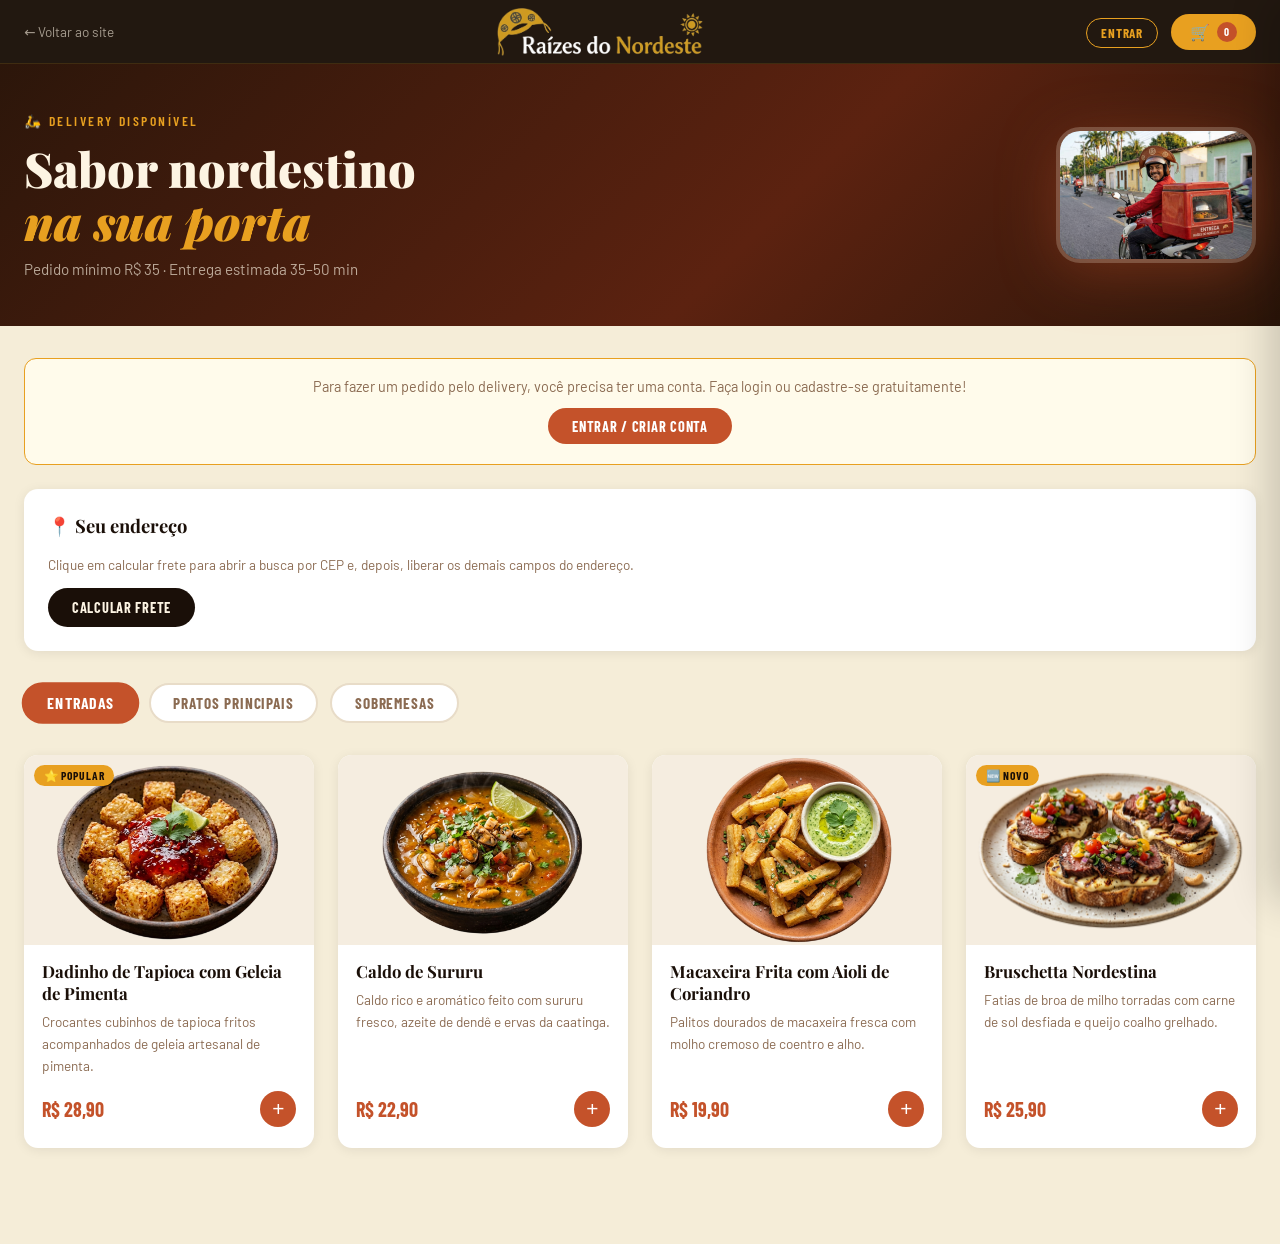
==== commit a42df08a: "Add files via upload" ====
--- a/delivery.html
+++ b/delivery.html
@@ -1,272 +1,271 @@
-<!DOCTYPE html>
-<html lang="pt-BR">
-
-<head>
-  <meta charset="UTF-8">
-  <meta name="viewport" content="width=device-width, initial-scale=1.0">
-  <title>Delivery — Raízes do Nordeste</title>
-  <link rel="stylesheet" href="delivery.css">
-  <link rel="preconnect" href="https://fonts.googleapis.com">
-  <link
-    href="https://fonts.googleapis.com/css2?family=Playfair+Display:wght@700;900&family=Barlow:wght@300;400;500;600&family=Barlow+Condensed:wght@600;700&display=swap"
-    rel="stylesheet">
-</head>
-
-<body>
-
-  <!-- barra de navegação -->
-  <nav class="d-nav">
-    <div class="d-nav-inner">
-      <a href="index.html" class="d-back">← Voltar ao site</a>
-      <a class="nav-logo" href="index.html">
-        <span>🪨</span>
-        <span>Raízes do <strong>Nordeste</strong></span>
-      </a>
-      <div class="d-nav-actions">
-        <!-- login / perfil na nav do delivery -->
-        <span id="navLoginDelivery">
-          <a href="login.html" class="nav-login-btn">Entrar</a>
-        </span>
-        <span id="navUserDelivery" style="display:none">
-          <a href="perfil.html" class="nav-user-mini">
-            <img src="" alt="" id="navAvatarDelivery">
-            <span id="navNomeDelivery">Você</span>
-          </a>
-        </span>
-        <button class="cart-btn" id="botaoCarrinho" aria-label="Abrir carrinho">
-          🛒 <span class="cart-count" id="contagemCarrinho">0</span>
-        </button>
-      </div>
-    </div>
-  </nav>
-
-  <!-- Hero de destaque -->
-  <div class="d-hero">
-    <div class="d-hero-inner">
-      <div>
-        <p class="d-hero-eyebrow">🛵 Delivery disponível</p>
-        <h1 class="d-hero-title">Sabor nordestino<br><em>na sua porta</em></h1>
-        <p class="d-hero-sub">Pedido mínimo R$ 35 · Entrega estimada 35–50 min</p>
-      </div>
-      <img src="IMG/Entrega.png" alt="Chef Raízes do Nordeste" class="d-hero-img">
-    </div>
-  </div>
-
-  <!-- conteúdo principal -->
-  <main class="d-main">
-
-    <!-- aviso de login necessário (quando não logado) -->
-    <div class="aviso-login" id="avisoLoginNecessario" style="display:none">
-      <p>Para fazer um pedido pelo delivery, você precisa ter uma conta. Faça login ou cadastre-se gratuitamente!</p>
-      <a href="login.html">Entrar / Criar conta</a>
-    </div>
-
-    <!-- endereço do cliente -->
-    <div class="secao-frete">
-      <h2>📍 Seu endereço</h2>
-      <p class="texto-frete-ajuda">Clique em calcular frete para abrir a busca por CEP e, depois, liberar os demais
-        campos do endereço.</p>
-      <button class="btn-calcular-frete" type="button" onclick="abrirFormularioFrete()">Calcular frete</button>
-      <div id="formularioFrete" class="frete-form is-hidden">
-        <div class="grupo-campo">
-          <label>CEP</label>
-          <div class="frete-linha-cep">
-            <input type="text" id="freteCep" class="campo-form" placeholder="00000-000" maxlength="9"
-              autocomplete="postal-code" inputmode="numeric">
-            <button class="btn-frete-confirmar" type="button" onclick="confirmarCepFrete()">OK</button>
-          </div>
-        </div>
-        <div id="freteCamposDetalhados" class="is-hidden">
-          <div class="grupo-campo">
-            <label>Rua</label>
-            <input type="text" id="freteRua" class="campo-form" placeholder="Rua, avenida, travessa...">
-          </div>
-          <div class="linha-campos">
-            <div class="grupo-campo">
-              <label>Bairro</label>
-              <input type="text" id="freteBairro" class="campo-form" placeholder="Bairro">
-            </div>
-            <div class="grupo-campo">
-              <label>Cidade</label>
-              <input type="text" id="freteCidade" class="campo-form" placeholder="Cidade">
-            </div>
-          </div>
-          <div class="linha-campos">
-            <div class="grupo-campo">
-              <label>Número</label>
-              <input type="text" id="freteNumero" class="campo-form" placeholder="123">
-            </div>
-            <div class="grupo-campo">
-              <label>Complemento</label>
-              <input type="text" id="freteComplemento" class="campo-form" placeholder="Apto, bloco, referência...">
-            </div>
-          </div>
-          <button class="btn-calcular-frete btn-salvar-frete" type="button"
-            onclick="salvarEnderecoEntrega()">Salvar</button>
-        </div>
-      </div>
-      <div class="resultado-frete" id="resultadoFrete"></div>
-    </div>
-
-    <!-- abas de categorias do cardápio -->
-    <div class="d-tabs" id="abasCardapio">
-      <button class="d-tab active" data-cat="entradas">Entradas</button>
-      <button class="d-tab" data-cat="pratos">Pratos Principais</button>
-      <button class="d-tab" data-cat="sobremesas">Sobremesas</button>
-    </div>
-
-    <!-- grade de produtos -->
-    <div class="d-grid" id="gradeItens"></div>
-  </main>
-
-  <!-- overlay e carrinho lateral -->
-  <div class="cart-overlay" id="fundoCarrinho"></div>
-  <aside class="cart-sidebar" id="painelCarrinho">
-    <div class="cart-header">
-      <h2>🛒 Seu Pedido</h2>
-      <button class="cart-close" id="fecharCarrinho" aria-label="Fechar carrinho">✕</button>
-    </div>
-    <div class="cart-body" id="corpoCarrinho">
-      <div class="cart-empty" id="carrinhoVazio">
-        <span>🍽️</span>
-        <p>Seu carrinho está vazio.</p>
-        <p>Adicione itens do cardápio!</p>
-      </div>
-      <ul class="cart-list" id="listaCarrinho"></ul>
-    </div>
-    <div class="cart-footer" id="rodapeCarrinho" style="display:none">
-      <div class="cart-subtotal">
-        <span>Subtotal</span>
-        <span id="subtotalCarrinho">R$ 0,00</span>
-      </div>
-      <div class="cart-fee">
-        <span>Taxa de entrega</span>
-        <span id="taxaEntregaTexto">R$ 8,00</span>
-      </div>
-      <div class="cart-total">
-        <span>Total</span>
-        <span id="totalCarrinho">R$ 8,00</span>
-      </div>
-      <button class="btn-checkout" id="btnFinalizar">Finalizar Pedido</button>
-      <button class="btn-clear" id="btnLimpar">Limpar carrinho</button>
-    </div>
-  </aside>
-
-  <!-- modal de checkout (formulário + cupons + pix) -->
-  <div class="modal-fundo" id="modalCheckout" style="display:none">
-    <div class="modal-caixa">
-      <div class="checkout-topo">
-        <h2>🧾 Finalizar Pedido</h2>
-        <button class="btn-voltar-carrinho" onclick="voltarParaCarrinhoCheckout()">← Voltar ao carrinho</button>
-      </div>
-
-      <!-- abas do checkout -->
-      <div class="abas-checkout">
-        <button class="aba-checkout ativa" data-painel="dados" onclick="trocarPainelCheckout('dados')">Dados</button>
-        <button class="aba-checkout" data-painel="cupons" onclick="trocarPainelCheckout('cupons')">Cupons</button>
-        <button class="aba-checkout" data-painel="pagamento"
-          onclick="trocarPainelCheckout('pagamento')">Pagamento</button>
-      </div>
-
-      <!-- painel de dados -->
-      <div class="painel-checkout ativo" id="painelDados">
-        <div class="grupo-campo">
-          <label>Endereços salvos</label>
-          <select id="selectEnderecoSalvo" class="campo-form"
-            onchange="carregarEnderecoSelecionadoCheckout(this.value)"></select>
-        </div>
-        <p class="helper-text">Selecione um endereço salvo ou altere os campos abaixo para esta compra.</p>
-        <div class="grupo-campo">
-          <label>Nome completo</label>
-          <input type="text" id="checkNome" class="campo-form" placeholder="Seu nome">
-        </div>
-        <div class="grupo-campo">
-          <label>E-mail</label>
-          <input type="email" id="checkEmail" class="campo-form" placeholder="seu@email.com">
-        </div>
-        <div class="linha-campos">
-          <div class="grupo-campo">
-            <label>CEP</label>
-            <input type="text" id="checkCep" class="campo-form" placeholder="00000-000" maxlength="9"
-              onkeyup="buscarCep(this.value)">
-          </div>
-          <div class="grupo-campo">
-            <label>Número</label>
-            <input type="text" id="checkNumero" class="campo-form" placeholder="123">
-          </div>
-        </div>
-        <div class="grupo-campo">
-          <label>Rua</label>
-          <input type="text" id="checkRua" class="campo-form" placeholder="Será preenchido pelo CEP" readonly>
-        </div>
-        <div class="linha-campos">
-          <div class="grupo-campo">
-            <label>Bairro</label>
-            <input type="text" id="checkBairro" class="campo-form" readonly>
-          </div>
-          <div class="grupo-campo">
-            <label>Cidade / UF</label>
-            <input type="text" id="checkCidade" class="campo-form" readonly>
-          </div>
-        </div>
-        <div class="grupo-campo">
-          <label>Complemento <span class="label-note">(opcional)</span></label>
-          <input type="text" id="checkComplemento" class="campo-form" placeholder="Apto, bloco, referência...">
-        </div>
-        <button class="btn-checkout btn-checkout-spaced" onclick="trocarPainelCheckout('cupons')">Próximo →</button>
-      </div>
-
-      <!-- painel de cupons -->
-      <div class="painel-checkout" id="painelCupons">
-        <p class="helper-text">Selecione um cupom de desconto para usar neste pedido (opcional):</p>
-        <div id="listaCuponsCheckout">
-          <div class="vazio-lista empty-state">Nenhum cupom disponível. Complete missões no seu perfil!</div>
-        </div>
-        <button class="btn-checkout btn-checkout-spaced" onclick="trocarPainelCheckout('pagamento')">Próximo →</button>
-        <button class="btn-clear" onclick="trocarPainelCheckout('dados')">← Voltar</button>
-      </div>
-
-      <!-- painel de pagamento (pix) -->
-      <div class="painel-checkout" id="painelPagamento">
-        <!-- prazo estimado -->
-        <div class="estimativa-prazo" id="estimativaPrazo">
-          <div class="prazo-tempo" id="textoPrazo">35–50 min</div>
-          <p>⏱️ Estimativa de preparo + entrega</p>
-        </div>
-
-        <!-- resumo dos valores -->
-        <div id="resumoValores" class="resumo-valores-space"></div>
-
-        <!-- área do pix -->
-        <div class="area-pix">
-          <div class="qr-code-img" id="areaqrcode">📱</div>
-          <p class="small-muted">Chave Pix (telefone):</p>
-          <div class="chave-pix" id="chavePix" onclick="copiarChavePix()">11948338287</div>
-          <div class="instrucao-pix">
-            Abra seu banco, escolha Pix e cole a chave acima.<br>
-            <strong>Apenas confirme aqui após o pagamento ser realizado.</strong><br>
-            O pedido só é finalizado após a transferência.
-          </div>
-          <button class="btn-confirmar-pix" onclick="confirmarPagamentoPix()">✅ Já realizei o pagamento</button>
-        </div>
-        <button class="btn-clear" onclick="trocarPainelCheckout('cupons')">← Voltar</button>
-      </div>
-    </div>
-  </div>
-
-  <!-- modal de sucesso -->
-  <div class="modal-backdrop" id="modalSucesso" style="display:none">
-    <div class="success-modal">
-      <div class="success-icon">🎉</div>
-      <h2>Pedido realizado!</h2>
-      <p>Seu pedido foi enviado para a cozinha.</p>
-      <p>Estimativa de entrega: <strong id="prazoSucesso">35–50 minutos</strong>.</p>
-      <p class="modal-order-num" id="numeroPedidoSucesso"></p>
-      <button class="btn-checkout" id="btnNovosPedido">Fazer novo pedido</button>
-    </div>
-  </div>
-
-  <script src="delivery.js"></script>
-</body>
-
+<!DOCTYPE html>
+<html lang="pt-BR">
+
+<head>
+  <meta charset="UTF-8">
+  <meta name="viewport" content="width=device-width, initial-scale=1.0">
+  <title>Delivery — Raízes do Nordeste</title>
+  <link rel="stylesheet" href="delivery.css">
+  <link rel="preconnect" href="https://fonts.googleapis.com">
+  <link
+    href="https://fonts.googleapis.com/css2?family=Playfair+Display:wght@700;900&family=Barlow:wght@300;400;500;600&family=Barlow+Condensed:wght@600;700&display=swap"
+    rel="stylesheet">
+</head>
+
+<body>
+
+  <!-- barra de navegação -->
+  <nav class="d-nav">
+    <div class="d-nav-inner">
+      <a href="index.html" class="d-back">← Voltar ao site</a>
+      <a class="nav-logo" href="index.html">
+        <img src="IMG/Logoletreiro.png" alt="Logo do Raízes do Nordeste" style="height:48px; width:auto;">
+      </a>
+      <div class="d-nav-actions">
+        <!-- login / perfil na nav do delivery -->
+        <span id="navLoginDelivery">
+          <a href="login.html" class="nav-login-btn">Entrar</a>
+        </span>
+        <span id="navUserDelivery" style="display:none">
+          <a href="perfil.html" class="nav-user-mini">
+            <img src="" alt="" id="navAvatarDelivery">
+            <span id="navNomeDelivery">Você</span>
+          </a>
+        </span>
+        <button class="cart-btn" id="botaoCarrinho" aria-label="Abrir carrinho">
+          🛒 <span class="cart-count" id="contagemCarrinho">0</span>
+        </button>
+      </div>
+    </div>
+  </nav>
+
+  <!-- Hero de destaque -->
+  <div class="d-hero">
+    <div class="d-hero-inner">
+      <div>
+        <p class="d-hero-eyebrow">🛵 Delivery disponível</p>
+        <h1 class="d-hero-title">Sabor nordestino<br><em>na sua porta</em></h1>
+        <p class="d-hero-sub">Pedido mínimo R$ 35 · Entrega estimada 35–50 min</p>
+      </div>
+      <img src="IMG/Entrega.png" alt="Chef Raízes do Nordeste" class="d-hero-img">
+    </div>
+  </div>
+
+  <!-- conteúdo principal -->
+  <main class="d-main">
+
+    <!-- aviso de login necessário (quando não logado) -->
+    <div class="aviso-login" id="avisoLoginNecessario" style="display:none">
+      <p>Para fazer um pedido pelo delivery, você precisa ter uma conta. Faça login ou cadastre-se gratuitamente!</p>
+      <a href="login.html">Entrar / Criar conta</a>
+    </div>
+
+    <!-- endereço do cliente -->
+    <div class="secao-frete">
+      <h2>📍 Seu endereço</h2>
+      <p class="texto-frete-ajuda">Clique em calcular frete para abrir a busca por CEP e, depois, liberar os demais
+        campos do endereço.</p>
+      <button class="btn-calcular-frete" type="button" onclick="abrirFormularioFrete()">Calcular frete</button>
+      <div id="formularioFrete" class="frete-form is-hidden">
+        <div class="grupo-campo">
+          <label>CEP</label>
+          <div class="frete-linha-cep">
+            <input type="text" id="freteCep" class="campo-form" placeholder="00000-000" maxlength="9"
+              autocomplete="postal-code" inputmode="numeric">
+            <button class="btn-frete-confirmar" type="button" onclick="confirmarCepFrete()">OK</button>
+          </div>
+        </div>
+        <div id="freteCamposDetalhados" class="is-hidden">
+          <div class="grupo-campo">
+            <label>Rua</label>
+            <input type="text" id="freteRua" class="campo-form" placeholder="Rua, avenida, travessa...">
+          </div>
+          <div class="linha-campos">
+            <div class="grupo-campo">
+              <label>Bairro</label>
+              <input type="text" id="freteBairro" class="campo-form" placeholder="Bairro">
+            </div>
+            <div class="grupo-campo">
+              <label>Cidade</label>
+              <input type="text" id="freteCidade" class="campo-form" placeholder="Cidade">
+            </div>
+          </div>
+          <div class="linha-campos">
+            <div class="grupo-campo">
+              <label>Número</label>
+              <input type="text" id="freteNumero" class="campo-form" placeholder="123">
+            </div>
+            <div class="grupo-campo">
+              <label>Complemento</label>
+              <input type="text" id="freteComplemento" class="campo-form" placeholder="Apto, bloco, referência...">
+            </div>
+          </div>
+          <button class="btn-calcular-frete btn-salvar-frete" type="button"
+            onclick="salvarEnderecoEntrega()">Salvar</button>
+        </div>
+      </div>
+      <div class="resultado-frete" id="resultadoFrete"></div>
+    </div>
+
+    <!-- abas de categorias do cardápio -->
+    <div class="d-tabs" id="abasCardapio">
+      <button class="d-tab active" data-cat="entradas">Entradas</button>
+      <button class="d-tab" data-cat="pratos">Pratos Principais</button>
+      <button class="d-tab" data-cat="sobremesas">Sobremesas</button>
+    </div>
+
+    <!-- grade de produtos -->
+    <div class="d-grid" id="gradeItens"></div>
+  </main>
+
+  <!-- overlay e carrinho lateral -->
+  <div class="cart-overlay" id="fundoCarrinho"></div>
+  <aside class="cart-sidebar" id="painelCarrinho">
+    <div class="cart-header">
+      <h2>🛒 Seu Pedido</h2>
+      <button class="cart-close" id="fecharCarrinho" aria-label="Fechar carrinho">✕</button>
+    </div>
+    <div class="cart-body" id="corpoCarrinho">
+      <div class="cart-empty" id="carrinhoVazio">
+        <span>🍽️</span>
+        <p>Seu carrinho está vazio.</p>
+        <p>Adicione itens do cardápio!</p>
+      </div>
+      <ul class="cart-list" id="listaCarrinho"></ul>
+    </div>
+    <div class="cart-footer" id="rodapeCarrinho" style="display:none">
+      <div class="cart-subtotal">
+        <span>Subtotal</span>
+        <span id="subtotalCarrinho">R$ 0,00</span>
+      </div>
+      <div class="cart-fee">
+        <span>Taxa de entrega</span>
+        <span id="taxaEntregaTexto">R$ 8,00</span>
+      </div>
+      <div class="cart-total">
+        <span>Total</span>
+        <span id="totalCarrinho">R$ 8,00</span>
+      </div>
+      <button class="btn-checkout" id="btnFinalizar">Finalizar Pedido</button>
+      <button class="btn-clear" id="btnLimpar">Limpar carrinho</button>
+    </div>
+  </aside>
+
+  <!-- modal de checkout (formulário + cupons + pix) -->
+  <div class="modal-fundo" id="modalCheckout" style="display:none">
+    <div class="modal-caixa">
+      <div class="checkout-topo">
+        <h2>🧾 Finalizar Pedido</h2>
+        <button class="btn-voltar-carrinho" onclick="voltarParaCarrinhoCheckout()">← Voltar ao carrinho</button>
+      </div>
+
+      <!-- abas do checkout -->
+      <div class="abas-checkout">
+        <button class="aba-checkout ativa" data-painel="dados" onclick="trocarPainelCheckout('dados')">Dados</button>
+        <button class="aba-checkout" data-painel="cupons" onclick="trocarPainelCheckout('cupons')">Cupons</button>
+        <button class="aba-checkout" data-painel="pagamento"
+          onclick="trocarPainelCheckout('pagamento')">Pagamento</button>
+      </div>
+
+      <!-- painel de dados -->
+      <div class="painel-checkout ativo" id="painelDados">
+        <div class="grupo-campo">
+          <label>Endereços salvos</label>
+          <select id="selectEnderecoSalvo" class="campo-form"
+            onchange="carregarEnderecoSelecionadoCheckout(this.value)"></select>
+        </div>
+        <p class="helper-text">Selecione um endereço salvo ou altere os campos abaixo para esta compra.</p>
+        <div class="grupo-campo">
+          <label>Nome completo</label>
+          <input type="text" id="checkNome" class="campo-form" placeholder="Seu nome">
+        </div>
+        <div class="grupo-campo">
+          <label>E-mail</label>
+          <input type="email" id="checkEmail" class="campo-form" placeholder="seu@email.com">
+        </div>
+        <div class="linha-campos">
+          <div class="grupo-campo">
+            <label>CEP</label>
+            <input type="text" id="checkCep" class="campo-form" placeholder="00000-000" maxlength="9"
+              onkeyup="buscarCep(this.value)">
+          </div>
+          <div class="grupo-campo">
+            <label>Número</label>
+            <input type="text" id="checkNumero" class="campo-form" placeholder="123">
+          </div>
+        </div>
+        <div class="grupo-campo">
+          <label>Rua</label>
+          <input type="text" id="checkRua" class="campo-form" placeholder="Será preenchido pelo CEP" readonly>
+        </div>
+        <div class="linha-campos">
+          <div class="grupo-campo">
+            <label>Bairro</label>
+            <input type="text" id="checkBairro" class="campo-form" readonly>
+          </div>
+          <div class="grupo-campo">
+            <label>Cidade / UF</label>
+            <input type="text" id="checkCidade" class="campo-form" readonly>
+          </div>
+        </div>
+        <div class="grupo-campo">
+          <label>Complemento <span class="label-note">(opcional)</span></label>
+          <input type="text" id="checkComplemento" class="campo-form" placeholder="Apto, bloco, referência...">
+        </div>
+        <button class="btn-checkout btn-checkout-spaced" onclick="trocarPainelCheckout('cupons')">Próximo →</button>
+      </div>
+
+      <!-- painel de cupons -->
+      <div class="painel-checkout" id="painelCupons">
+        <p class="helper-text">Selecione um cupom de desconto para usar neste pedido (opcional):</p>
+        <div id="listaCuponsCheckout">
+          <div class="vazio-lista empty-state">Nenhum cupom disponível. Complete missões no seu perfil!</div>
+        </div>
+        <button class="btn-checkout btn-checkout-spaced" onclick="trocarPainelCheckout('pagamento')">Próximo →</button>
+        <button class="btn-clear" onclick="trocarPainelCheckout('dados')">← Voltar</button>
+      </div>
+
+      <!-- painel de pagamento (pix) -->
+      <div class="painel-checkout" id="painelPagamento">
+        <!-- prazo estimado -->
+        <div class="estimativa-prazo" id="estimativaPrazo">
+          <div class="prazo-tempo" id="textoPrazo">35–50 min</div>
+          <p>⏱️ Estimativa de preparo + entrega</p>
+        </div>
+
+        <!-- resumo dos valores -->
+        <div id="resumoValores" class="resumo-valores-space"></div>
+
+        <!-- área do pix -->
+        <div class="area-pix">
+          <div class="qr-code-img" id="areaqrcode">📱</div>
+          <p class="small-muted">Chave Pix (telefone):</p>
+          <div class="chave-pix" id="chavePix" onclick="copiarChavePix()">11948338287</div>
+          <div class="instrucao-pix">
+            Abra seu banco, escolha Pix e cole a chave acima.<br>
+            <strong>Apenas confirme aqui após o pagamento ser realizado.</strong><br>
+            O pedido só é finalizado após a transferência.
+          </div>
+          <button class="btn-confirmar-pix" onclick="confirmarPagamentoPix()">✅ Já realizei o pagamento</button>
+        </div>
+        <button class="btn-clear" onclick="trocarPainelCheckout('cupons')">← Voltar</button>
+      </div>
+    </div>
+  </div>
+
+  <!-- modal de sucesso -->
+  <div class="modal-backdrop" id="modalSucesso" style="display:none">
+    <div class="success-modal">
+      <div class="success-icon">🎉</div>
+      <h2>Pedido realizado!</h2>
+      <p>Seu pedido foi enviado para a cozinha.</p>
+      <p>Estimativa de entrega: <strong id="prazoSucesso">35–50 minutos</strong>.</p>
+      <p class="modal-order-num" id="numeroPedidoSucesso"></p>
+      <button class="btn-checkout" id="btnNovosPedido">Fazer novo pedido</button>
+    </div>
+  </div>
+
+  <script src="delivery.js"></script>
+</body>
+
 </html>
--- a/delivery.css
+++ b/delivery.css
@@ -1,1297 +1,1297 @@
-/* ============================================================
-   RAÍZES DO NORDESTE — delivery.css
-   ============================================================ */
-
-/* reseta os espaçamentos e deixa a conta de tamanho mais tranquila */
-*,
-*::before,
-*::after {
-  box-sizing: border-box;
-  margin: 0;
-  padding: 0;
-}
-
-:root {
-  /* aqui ficam as cores e medidas principais do layout */
-  --terra: #C4522A;
-  --amber: #E8A020;
-  --cream: #FDF4E3;
-  --dark: #1A0F08;
-  --muted: #8B6B52;
-  --bg-warm: #2C160A;
-  --bg-page: #F5EDD8;
-  --card-bg: #fff;
-  --font-display: 'Playfair Display', Georgia, serif;
-  --font-body: 'Barlow', system-ui, sans-serif;
-  --font-cond: 'Barlow Condensed', sans-serif;
-  --nav-h: 64px;
-  --radius: 14px;
-  --sidebar-w: 380px;
-}
-
-/* faz a rolagem ficar mais suave */
-html {
-  scroll-behavior: smooth;
-}
-
-body {
-  /* estilo base da página toda */
-  font-family: var(--font-body);
-  background: var(--bg-page);
-  color: var(--dark);
-  min-height: 100vh;
-}
-
-/* imagens responsivas e links sem decoração */
-img {
-  max-width: 100%;
-  display: block;
-}
-
-a {
-  text-decoration: none;
-  color: inherit;
-}
-
-/* ---- BUTTONS ---- */
-/* botões principais do sistema */
-.btn-checkout {
-  display: block;
-  width: 100%;
-  background: var(--terra);
-  color: #fff;
-  font-family: var(--font-cond);
-  font-weight: 700;
-  font-size: 1rem;
-  letter-spacing: .06em;
-  text-transform: uppercase;
-  padding: .9rem 1.5rem;
-  border-radius: 50px;
-  border: none;
-  cursor: pointer;
-  transition: background .2s, transform .15s;
-  margin-top: 1rem;
-}
-
-.btn-checkout:hover {
-  background: #d4612f;
-  transform: translateY(-2px);
-}
-
-.btn-clear {
-  /* botão pra limpar tudo */
-  display: block;
-  width: 100%;
-  background: transparent;
-  color: var(--muted);
-  font-family: var(--font-cond);
-  font-weight: 600;
-  font-size: .85rem;
-  letter-spacing: .05em;
-  text-transform: uppercase;
-  padding: .6rem;
-  border: 1px solid #ddd;
-  border-radius: 50px;
-  cursor: pointer;
-  margin-top: .6rem;
-  transition: border-color .2s, color .2s;
-}
-
-.btn-clear:hover {
-  border-color: var(--terra);
-  color: var(--terra);
-}
-
-.btn-checkout:disabled {
-  background: #c7b8a6;
-  color: rgba(255, 255, 255, .85);
-  cursor: not-allowed;
-  transform: none;
-  box-shadow: none;
-}
-
-.checkout-topo {
-  display: flex;
-  align-items: center;
-  justify-content: space-between;
-  gap: 1rem;
-  margin-bottom: 1rem;
-}
-
-.checkout-topo h2 {
-  font-family: var(--font-display);
-  font-size: 1.3rem;
-  font-weight: 700;
-  color: var(--dark);
-}
-
-.btn-voltar-carrinho {
-  background: transparent;
-  color: var(--terra);
-  border: 1.5px solid rgba(196, 82, 42, .35);
-  font-family: var(--font-cond);
-  font-weight: 700;
-  font-size: .82rem;
-  letter-spacing: .05em;
-  text-transform: uppercase;
-  padding: .45rem .9rem;
-  border-radius: 50px;
-  cursor: pointer;
-  white-space: nowrap;
-  transition: background .2s, color .2s, border-color .2s, transform .15s;
-}
-
-.btn-voltar-carrinho:hover {
-  background: #fff5f0;
-  border-color: var(--terra);
-  color: #a63e1d;
-  transform: translateY(-1px);
-}
-
-/* ---- NAV ---- */
-/* barra de cima com navegação e carrinho */
-.d-nav {
-  position: sticky;
-  top: 0;
-  z-index: 100;
-  height: var(--nav-h);
-  background: rgba(26, 15, 8, .96);
-  backdrop-filter: blur(12px);
-  border-bottom: 1px solid rgba(232, 160, 32, .15);
-}
-
-.d-nav-inner {
-  /* organiza os itens da nav */
-  max-width: 1300px;
-  margin: 0 auto;
-  padding: 0 1.5rem;
-  height: 100%;
-  display: flex;
-  align-items: center;
-  justify-content: space-between;
-}
-
-.d-nav-actions {
-  display: flex;
-  align-items: center;
-  gap: .8rem;
-}
-
-.is-hidden {
-  display: none !important;
-}
-
-.d-back {
-  /* link de voltar */
-  font-size: .85rem;
-  color: rgba(253, 244, 227, .6);
-  transition: color .2s;
-}
-
-.d-back:hover {
-  color: var(--amber);
-}
-
-.nav-logo {
-  /* marca no topo */
-  display: flex;
-  align-items: center;
-  gap: .5rem;
-  font-family: var(--font-display);
-  font-size: 1rem;
-  color: var(--cream);
-}
-
-.nav-logo strong {
-  color: var(--amber);
-}
-
-.nav-user-mini {
-  display: flex;
-  align-items: center;
-  gap: .4rem;
-  font-family: var(--font-cond);
-  font-weight: 700;
-  font-size: .85rem;
-  color: var(--cream);
-  text-decoration: none;
-}
-
-.nav-user-mini img {
-  width: 30px;
-  height: 30px;
-  border-radius: 50%;
-  border: 2px solid var(--amber);
-  object-fit: cover;
-}
-
-.secao-frete {
-  background: #fff;
-  border-radius: 14px;
-  box-shadow: 0 2px 12px rgba(0, 0, 0, .08);
-  padding: 1.5rem;
-  margin-bottom: 2rem;
-}
-
-.frete-form {
-  margin-top: 1rem;
-  padding: 1rem;
-  border: 1px solid #efe0cc;
-  border-radius: 16px;
-  background: #fffaf4;
-}
-
-.frete-linha-cep {
-  display: flex;
-  gap: .6rem;
-  align-items: flex-start;
-}
-
-.frete-linha-cep .campo-form {
-  flex: 1;
-}
-
-.btn-frete-confirmar {
-  background: var(--amber);
-  color: var(--dark);
-  border: none;
-  border-radius: 10px;
-  padding: .7rem 1rem;
-  font-family: var(--font-cond);
-  font-weight: 700;
-  font-size: .9rem;
-  letter-spacing: .05em;
-  cursor: pointer;
-  white-space: nowrap;
-  transition: transform .15s, background .2s;
-}
-
-.btn-frete-confirmar:hover {
-  background: #f5b030;
-  transform: translateY(-1px);
-}
-
-.btn-salvar-frete {
-  width: 100%;
-  margin-top: .4rem;
-}
-
-.secao-frete h2 {
-  font-family: var(--font-display);
-  font-size: 1.15rem;
-  font-weight: 700;
-  color: var(--dark);
-  margin-bottom: 1rem;
-}
-
-.linha-campos {
-  display: grid;
-  grid-template-columns: 1fr 1fr;
-  gap: .8rem;
-  margin-bottom: .8rem;
-}
-
-.grupo-campo {
-  margin-bottom: .8rem;
-}
-
-.grupo-campo label {
-  display: block;
-  font-size: .82rem;
-  font-weight: 600;
-  color: var(--dark);
-  margin-bottom: .3rem;
-}
-
-.campo-form {
-  width: 100%;
-  border: 1.5px solid #e0d4c0;
-  border-radius: 10px;
-  padding: .65rem .9rem;
-  font-family: var(--font-body);
-  font-size: .9rem;
-  color: var(--dark);
-  background: #fff;
-  transition: border-color .2s;
-  outline: none;
-}
-
-.campo-form:focus {
-  border-color: var(--terra);
-}
-
-.campo-form[readonly] {
-  background: #f9f5ef;
-  color: var(--muted);
-}
-
-.linha-origem {
-  display: flex;
-  gap: .6rem;
-  margin-bottom: .8rem;
-}
-
-.linha-origem .campo-form {
-  flex: 1;
-}
-
-.btn-gps {
-  background: var(--amber);
-  color: var(--dark);
-  border: none;
-  border-radius: 10px;
-  padding: .65rem 1rem;
-  font-family: var(--font-cond);
-  font-weight: 700;
-  font-size: .85rem;
-  cursor: pointer;
-  white-space: nowrap;
-  transition: background .2s;
-  display: flex;
-  align-items: center;
-  gap: .4rem;
-}
-
-.btn-gps:hover {
-  background: #f5b030;
-}
-
-.btn-calcular-frete {
-  background: var(--dark);
-  color: var(--cream);
-  font-family: var(--font-cond);
-  font-weight: 700;
-  font-size: .9rem;
-  letter-spacing: .05em;
-  text-transform: uppercase;
-  padding: .7rem 1.5rem;
-  border-radius: 50px;
-  border: none;
-  cursor: pointer;
-  transition: background .2s;
-}
-
-.btn-calcular-frete:hover {
-  background: #3a1f0e;
-}
-
-.texto-frete-ajuda {
-  font-size: .85rem;
-  line-height: 1.6;
-  color: var(--muted);
-  margin-bottom: .8rem;
-}
-
-.resultado-frete {
-  background: #f0fff4;
-  border: 1px solid #68d391;
-  border-radius: 10px;
-  padding: .9rem 1rem;
-  font-size: .88rem;
-  color: #276749;
-  margin-top: .8rem;
-  display: none;
-}
-
-.resultado-frete.visivel {
-  display: block;
-}
-
-.modal-fundo {
-  position: fixed;
-  inset: 0;
-  background: rgba(26, 15, 8, .75);
-  z-index: 300;
-  display: flex;
-  align-items: center;
-  justify-content: center;
-  padding: 1.5rem;
-}
-
-.modal-caixa {
-  background: #fff;
-  border-radius: 20px;
-  padding: 2rem;
-  max-width: 520px;
-  width: 100%;
-  max-height: 90vh;
-  overflow-y: auto;
-  box-shadow: 0 20px 60px rgba(0, 0, 0, .4);
-}
-
-.modal-caixa h2 {
-  font-family: var(--font-display);
-  font-size: 1.3rem;
-  font-weight: 700;
-  margin-bottom: 1.2rem;
-  color: var(--dark);
-}
-
-.abas-checkout {
-  display: flex;
-  gap: .5rem;
-  background: #f5ede0;
-  border-radius: 50px;
-  padding: .25rem;
-  margin-bottom: 1.2rem;
-}
-
-.aba-checkout {
-  flex: 1;
-  background: transparent;
-  border: none;
-  border-radius: 50px;
-  font-family: var(--font-cond);
-  font-weight: 700;
-  font-size: .85rem;
-  letter-spacing: .05em;
-  text-transform: uppercase;
-  color: var(--muted);
-  padding: .5rem;
-  cursor: pointer;
-  transition: background .2s, color .2s;
-}
-
-.aba-checkout.ativa {
-  background: var(--terra);
-  color: #fff;
-}
-
-.painel-checkout {
-  display: none;
-}
-
-.painel-checkout.ativo {
-  display: block;
-}
-
-.cupom-checkout-item {
-  display: flex;
-  align-items: center;
-  justify-content: space-between;
-  padding: .7rem .9rem;
-  border: 1.5px solid #e0d4c0;
-  border-radius: 10px;
-  margin-bottom: .6rem;
-  cursor: pointer;
-  transition: border-color .2s, background .2s;
-}
-
-.cupom-checkout-item:hover {
-  border-color: var(--amber);
-  background: #fffbeb;
-}
-
-.cupom-checkout-item.selecionado {
-  border-color: var(--terra);
-  background: #fff5f0;
-}
-
-.cupom-checkout-codigo {
-  font-family: var(--font-cond);
-  font-weight: 700;
-  color: var(--terra);
-}
-
-.cupom-checkout-desc {
-  font-size: .8rem;
-  color: var(--muted);
-}
-
-.linha-valor {
-  display: flex;
-  justify-content: space-between;
-  font-size: .9rem;
-  color: var(--muted);
-  margin-bottom: .4rem;
-}
-
-.linha-valor.total {
-  font-family: var(--font-display);
-  font-weight: 700;
-  font-size: 1.1rem;
-  color: var(--dark);
-  padding-top: .5rem;
-  border-top: 1px solid #e8dcc8;
-  margin-top: .3rem;
-}
-
-.linha-valor.desconto {
-  color: #38a169;
-}
-
-.area-pix {
-  text-align: center;
-  padding: 1rem 0;
-}
-
-.qr-code-img {
-  width: 180px;
-  height: 180px;
-  background: #f5f5f5;
-  border-radius: 12px;
-  margin: 0 auto 1rem;
-  display: flex;
-  align-items: center;
-  justify-content: center;
-  font-size: 3rem;
-}
-
-.chave-pix {
-  font-family: var(--font-cond);
-  font-weight: 700;
-  font-size: 1rem;
-  color: var(--terra);
-  letter-spacing: .05em;
-  background: #fff5f0;
-  padding: .5rem 1rem;
-  border-radius: 8px;
-  display: inline-block;
-  margin-bottom: .5rem;
-  cursor: pointer;
-}
-
-.instrucao-pix {
-  font-size: .82rem;
-  color: var(--muted);
-  line-height: 1.6;
-}
-
-.btn-confirmar-pix {
-  display: block;
-  width: 100%;
-  background: #38a169;
-  color: #fff;
-  font-family: var(--font-cond);
-  font-weight: 700;
-  font-size: 1rem;
-  letter-spacing: .06em;
-  text-transform: uppercase;
-  padding: .9rem;
-  border-radius: 50px;
-  border: none;
-  cursor: pointer;
-  margin-top: 1rem;
-  transition: background .2s;
-}
-
-.btn-confirmar-pix:hover {
-  background: #2f855a;
-}
-
-.estimativa-prazo {
-  background: linear-gradient(135deg, #2C160A, #5C2210);
-  color: var(--cream);
-  border-radius: 10px;
-  padding: 1rem;
-  text-align: center;
-  margin-bottom: 1rem;
-}
-
-.estimativa-prazo .prazo-tempo {
-  font-family: var(--font-display);
-  font-size: 1.8rem;
-  font-weight: 900;
-  color: var(--amber);
-  line-height: 1;
-}
-
-.estimativa-prazo p {
-  font-size: .82rem;
-  opacity: .8;
-  margin-top: .3rem;
-}
-
-.nav-login-btn {
-  background: transparent;
-  color: var(--amber);
-  border: 1.5px solid var(--amber);
-  font-family: var(--font-cond);
-  font-weight: 700;
-  font-size: .82rem;
-  letter-spacing: .06em;
-  text-transform: uppercase;
-  padding: .35rem .9rem;
-  border-radius: 50px;
-  cursor: pointer;
-  text-decoration: none;
-  transition: background .2s, color .2s;
-}
-
-.nav-login-btn:hover {
-  background: var(--amber);
-  color: var(--dark);
-}
-
-.aviso-login {
-  background: #fffbeb;
-  border: 1.5px solid var(--amber);
-  border-radius: 12px;
-  padding: 1.2rem;
-  text-align: center;
-  margin-bottom: 1.5rem;
-}
-
-.aviso-login p {
-  font-size: .9rem;
-  color: var(--muted);
-  margin-bottom: .8rem;
-}
-
-.aviso-login a {
-  display: inline-block;
-  background: var(--terra);
-  color: #fff;
-  font-family: var(--font-cond);
-  font-weight: 700;
-  font-size: .9rem;
-  letter-spacing: .05em;
-  text-transform: uppercase;
-  padding: .6rem 1.5rem;
-  border-radius: 50px;
-  text-decoration: none;
-  transition: background .2s;
-}
-
-.aviso-login a:hover {
-  background: #d4612f;
-}
-
-.label-note {
-  color: var(--muted);
-  font-weight: 400;
-}
-
-.btn-checkout-spaced {
-  margin-top: .5rem;
-}
-
-.helper-text {
-  font-size: .85rem;
-  color: var(--muted);
-  margin-bottom: 1rem;
-}
-
-.empty-state {
-  padding: 1.5rem;
-  text-align: center;
-  color: #bbb;
-}
-
-.resumo-valores-space {
-  margin-bottom: 1rem;
-}
-
-.small-muted {
-  font-size: .82rem;
-  color: var(--muted);
-  margin-bottom: .5rem;
-}
-
-@media (max-width: 540px) {
-  .linha-campos {
-    grid-template-columns: 1fr;
-  }
-}
-
-.cart-btn {
-  /* botão de abrir o carrinho */
-  position: relative;
-  background: var(--amber);
-  color: var(--dark);
-  border: none;
-  padding: .5rem 1.2rem;
-  border-radius: 50px;
-  font-family: var(--font-cond);
-  font-weight: 700;
-  font-size: 1rem;
-  cursor: pointer;
-  display: flex;
-  align-items: center;
-  gap: .4rem;
-  transition: background .2s, transform .15s;
-}
-
-.cart-btn:hover {
-  background: #f5b030;
-  transform: scale(1.04);
-}
-
-.cart-count {
-  /* bolinha com a quantidade de itens */
-  background: var(--terra);
-  color: #fff;
-  font-size: .7rem;
-  font-weight: 700;
-  width: 20px;
-  height: 20px;
-  border-radius: 50%;
-  display: flex;
-  align-items: center;
-  justify-content: center;
-}
-
-/* ---- HERO ---- */
-/* área de destaque no topo */
-.d-hero {
-  background: linear-gradient(135deg, #2C160A 0%, #5C2210 60%, #2C160A 100%);
-  color: var(--cream);
-  padding: 3rem 1.5rem;
-}
-
-.d-hero-inner {
-  /* alinha texto e imagem do hero */
-  max-width: 1300px;
-  margin: 0 auto;
-  display: flex;
-  align-items: center;
-  justify-content: space-between;
-  gap: 2rem;
-}
-
-.d-hero-eyebrow {
-  /* textinho pequeno de destaque */
-  font-family: var(--font-cond);
-  font-weight: 600;
-  font-size: .85rem;
-  letter-spacing: .18em;
-  text-transform: uppercase;
-  color: var(--amber);
-  margin-bottom: .8rem;
-}
-
-.d-hero-title {
-  /* título principal da seção */
-  font-family: var(--font-display);
-  font-size: clamp(1.8rem, 4vw, 3rem);
-  font-weight: 900;
-  line-height: 1.1;
-  margin-bottom: .8rem;
-}
-
-.d-hero-title em {
-  font-style: italic;
-  color: var(--amber);
-}
-
-.d-hero-sub {
-  /* frase de apoio */
-  font-size: .95rem;
-  color: rgba(253, 244, 227, .65);
-}
-
-.d-hero-img {
-  /* imagem decorativa do hero */
-  width: 200px;
-  flex-shrink: 0;
-  border-radius: 24px;
-  border: 4px solid rgba(253, 244, 227, .22);
-  filter: drop-shadow(0 10px 30px rgba(196, 82, 42, .4));
-}
-
-/* ---- MAIN ---- */
-/* área principal onde entra o conteúdo */
-.d-main {
-  max-width: 1300px;
-  margin: 0 auto;
-  padding: 2rem 1.5rem 6rem;
-}
-
-/* ---- TABS ---- */
-/* abas para trocar categorias */
-.d-tabs {
-  display: flex;
-  gap: .75rem;
-  margin-bottom: 2rem;
-  flex-wrap: wrap;
-}
-
-.d-tab {
-  /* botão de cada categoria */
-  background: #fff;
-  border: 2px solid #e8dcc8;
-  color: var(--muted);
-  font-family: var(--font-cond);
-  font-weight: 700;
-  font-size: .95rem;
-  letter-spacing: .06em;
-  text-transform: uppercase;
-  padding: .55rem 1.4rem;
-  border-radius: 50px;
-  cursor: pointer;
-  transition: background .2s, border-color .2s, color .2s, transform .15s;
-}
-
-.d-tab:hover {
-  border-color: var(--amber);
-  color: var(--dark);
-}
-
-.d-tab.active {
-  /* aba selecionada */
-  background: var(--terra);
-  border-color: var(--terra);
-  color: #fff;
-  transform: scale(1.04);
-}
-
-/* ---- GRID ---- */
-/* grade que organiza os produtos */
-.d-grid {
-  display: grid;
-  grid-template-columns: repeat(auto-fill, minmax(280px, 1fr));
-  gap: 1.5rem;
-}
-
-/* ---- CARD ---- */
-/* card de cada produto */
-.d-card {
-  background: var(--card-bg);
-  border-radius: var(--radius);
-  overflow: hidden;
-  box-shadow: 0 2px 12px rgba(0, 0, 0, .08);
-  display: flex;
-  flex-direction: column;
-  transition: transform .2s, box-shadow .2s;
-}
-
-.d-card:hover {
-  /* levanta o card quando passa o mouse */
-  transform: translateY(-4px);
-  box-shadow: 0 8px 30px rgba(0, 0, 0, .14);
-}
-
-.d-card-img-wrap {
-  /* área da imagem do produto */
-  position: relative;
-  height: 190px;
-  background: #f5ede0;
-  overflow: hidden;
-}
-
-.d-card-img-wrap img {
-  /* imagem cobrindo tudo certinho */
-  width: 100%;
-  height: 100%;
-  object-fit: cover;
-  transition: transform .4s;
-}
-
-.d-card:hover .d-card-img-wrap img {
-  transform: scale(1.06);
-}
-
-.d-card-badge {
-  /* etiqueta pequena de destaque */
-  position: absolute;
-  top: 10px;
-  left: 10px;
-  background: var(--amber);
-  color: var(--dark);
-  font-family: var(--font-cond);
-  font-weight: 700;
-  font-size: .72rem;
-  letter-spacing: .08em;
-  text-transform: uppercase;
-  padding: .2rem .6rem;
-  border-radius: 50px;
-}
-
-.d-card-body {
-  /* parte com nome, descrição e preço */
-  padding: 1rem 1.1rem 1.3rem;
-  display: flex;
-  flex-direction: column;
-  flex: 1;
-}
-
-.d-card-name {
-  /* nome do prato */
-  font-family: var(--font-display);
-  font-weight: 700;
-  font-size: 1.05rem;
-  color: var(--dark);
-  margin-bottom: .4rem;
-  line-height: 1.3;
-}
-
-.d-card-desc {
-  /* descrição curta do item */
-  font-size: .85rem;
-  color: var(--muted);
-  line-height: 1.6;
-  flex: 1;
-  margin-bottom: .9rem;
-}
-
-.d-card-footer {
-  /* linha de baixo com preço e botão */
-  display: flex;
-  align-items: center;
-  justify-content: space-between;
-}
-
-.d-card-price {
-  /* preço do produto */
-  font-family: var(--font-cond);
-  font-size: 1.25rem;
-  font-weight: 700;
-  color: var(--terra);
-}
-
-.add-btn {
-  /* botão de adicionar no carrinho */
-  background: var(--terra);
-  color: #fff;
-  border: none;
-  width: 36px;
-  height: 36px;
-  border-radius: 50%;
-  font-size: 1.3rem;
-  cursor: pointer;
-  display: flex;
-  align-items: center;
-  justify-content: center;
-  transition: background .2s, transform .15s;
-  flex-shrink: 0;
-}
-
-.add-btn:hover {
-  background: #d4612f;
-  transform: scale(1.15);
-}
-
-/* ---- CART SIDEBAR ---- */
-/* painel lateral do carrinho */
-.cart-overlay {
-  position: fixed;
-  inset: 0;
-  background: rgba(0, 0, 0, .45);
-  z-index: 200;
-  opacity: 0;
-  pointer-events: none;
-  transition: opacity .3s;
-}
-
-.cart-overlay.visible {
-  /* mostra o fundo escuro */
-  opacity: 1;
-  pointer-events: auto;
-}
-
-.cart-sidebar {
-  /* gaveta do carrinho */
-  position: fixed;
-  top: 0;
-  right: 0;
-  bottom: 0;
-  width: var(--sidebar-w);
-  max-width: 95vw;
-  background: #fff;
-  z-index: 201;
-  display: flex;
-  flex-direction: column;
-  transform: translateX(100%);
-  transition: transform .35s cubic-bezier(.77, 0, .18, 1);
-  box-shadow: -8px 0 40px rgba(0, 0, 0, .2);
-}
-
-.cart-sidebar.open {
-  transform: translateX(0);
-}
-
-.cart-header {
-  /* topo do carrinho com título e fechar */
-  display: flex;
-  align-items: center;
-  justify-content: space-between;
-  padding: 1.2rem 1.4rem;
-  background: var(--dark);
-  color: var(--cream);
-}
-
-.cart-header h2 {
-  /* título do carrinho */
-  font-family: var(--font-display);
-  font-size: 1.2rem;
-  font-weight: 700;
-}
-
-.cart-close {
-  /* botão de fechar o carrinho */
-  background: none;
-  border: none;
-  color: var(--cream);
-  font-size: 1.2rem;
-  cursor: pointer;
-  padding: .3rem;
-  transition: color .2s;
-}
-
-.cart-close:hover {
-  color: var(--amber);
-}
-
-.cart-body {
-  /* miolo onde os itens aparecem */
-  flex: 1;
-  overflow-y: auto;
-  padding: 1.2rem 1.4rem;
-}
-
-.cart-empty {
-  /* aviso quando tá vazio */
-  text-align: center;
-  padding: 3rem 1rem;
-  color: #bbb;
-}
-
-.cart-empty span {
-  font-size: 3rem;
-  display: block;
-  margin-bottom: 1rem;
-}
-
-.cart-empty p {
-  font-size: .95rem;
-}
-
-.cart-list {
-  /* lista dos produtos do carrinho */
-  list-style: none;
-  display: flex;
-  flex-direction: column;
-  gap: 1rem;
-}
-
-.cart-item {
-  /* cada linha de produto no carrinho */
-  display: grid;
-  grid-template-columns: 60px 1fr auto;
-  gap: .8rem;
-  align-items: center;
-  padding-bottom: 1rem;
-  border-bottom: 1px solid #f0e8d8;
-}
-
-.cart-item-img {
-  /* miniatura do produto */
-  width: 60px;
-  height: 60px;
-  border-radius: 8px;
-  object-fit: cover;
-}
-
-.cart-item-info {
-  min-width: 0;
-}
-
-.cart-item-name {
-  /* nome do item no carrinho */
-  font-weight: 600;
-  font-size: .9rem;
-  color: var(--dark);
-  margin-bottom: .2rem;
-  white-space: nowrap;
-  overflow: hidden;
-  text-overflow: ellipsis;
-}
-
-.cart-item-price {
-  /* preço do item no carrinho */
-  font-family: var(--font-cond);
-  font-weight: 700;
-  font-size: .9rem;
-  color: var(--terra);
-}
-
-.cart-qty {
-  /* controle de quantidade */
-  display: flex;
-  align-items: center;
-  gap: .4rem;
-}
-
-.qty-btn {
-  /* botões de mais e menos */
-  width: 28px;
-  height: 28px;
-  border-radius: 50%;
-  border: 1.5px solid #ddd;
-  background: #fff;
-  font-size: 1rem;
-  cursor: pointer;
-  display: flex;
-  align-items: center;
-  justify-content: center;
-  color: var(--dark);
-  transition: border-color .2s, background .2s;
-}
-
-.qty-btn:hover {
-  border-color: var(--terra);
-  background: #fdf4e3;
-}
-
-.qty-val {
-  /* número da quantidade */
-  font-weight: 700;
-  font-size: .95rem;
-  min-width: 20px;
-  text-align: center;
-}
-
-.cart-footer {
-  /* resumo final e total */
-  padding: 1.2rem 1.4rem;
-  border-top: 2px solid #f0e8d8;
-  background: #fff;
-}
-
-.cart-subtotal,
-.cart-fee {
-  /* linhas com valores parciais */
-  display: flex;
-  justify-content: space-between;
-  font-size: .9rem;
-  color: var(--muted);
-  margin-bottom: .5rem;
-}
-
-.cart-total {
-  /* total geral */
-  display: flex;
-  justify-content: space-between;
-  font-family: var(--font-display);
-  font-weight: 700;
-  font-size: 1.15rem;
-  color: var(--dark);
-  margin-bottom: .3rem;
-  padding-top: .5rem;
-  border-top: 1px solid #e8dcc8;
-}
-
-/* ---- SUCCESS MODAL ---- */
-/* popup quando o pedido dá certo */
-.modal-backdrop {
-  position: fixed;
-  inset: 0;
-  background: rgba(26, 15, 8, .7);
-  z-index: 300;
-  display: flex;
-  align-items: center;
-  justify-content: center;
-  padding: 1.5rem;
-}
-
-.success-modal {
-  /* caixinha central da confirmação */
-  background: #fff;
-  border-radius: 20px;
-  padding: 3rem 2.5rem;
-  max-width: 440px;
-  width: 100%;
-  text-align: center;
-  box-shadow: 0 20px 60px rgba(0, 0, 0, .4);
-}
-
-.success-icon {
-  font-size: 4rem;
-  margin-bottom: 1rem;
-}
-
-.success-modal h2 {
-  /* título da confirmação */
-  font-family: var(--font-display);
-  font-size: 1.8rem;
-  font-weight: 700;
-  color: var(--dark);
-  margin-bottom: 1rem;
-}
-
-.success-modal p {
-  /* texto explicando o que rolou */
-  font-size: .95rem;
-  color: var(--muted);
-  line-height: 1.7;
-  margin-bottom: .5rem;
-}
-
-.modal-order-num {
-  /* número do pedido */
-  font-family: var(--font-cond);
-  font-weight: 700;
-  font-size: 1.1rem;
-  color: var(--terra) !important;
-  letter-spacing: .1em;
-}
-
-/* ---- TOAST ---- */
-/* mensagem rápida que aparece embaixo */
-.toast {
-  position: fixed;
-  bottom: 2rem;
-  left: 50%;
-  transform: translateX(-50%) translateY(20px);
-  background: var(--dark);
-  color: var(--cream);
-  font-family: var(--font-cond);
-  font-weight: 600;
-  font-size: .95rem;
-  letter-spacing: .04em;
-  padding: .75rem 1.8rem;
-  border-radius: 50px;
-  border-left: 4px solid var(--amber);
-  z-index: 400;
-  opacity: 0;
-  transition: opacity .3s, transform .3s;
-  pointer-events: none;
-  white-space: nowrap;
-}
-
-.toast.show {
-  /* estado visível do toast */
-  opacity: 1;
-  transform: translateX(-50%) translateY(0);
-}
-
-/* ---- RESPONSIVE ---- */
-/* ajustes pra telas menores */
-@media (max-width: 700px) {
-  .d-hero-img {
-    display: none;
-  }
-
-  .d-nav-inner {
-    gap: .5rem;
-  }
-
-  .d-back {
-    font-size: .75rem;
-  }
-
-  .cart-sidebar {
-    width: 100%;
-  }
-
-  .d-grid {
-    grid-template-columns: 1fr;
-  }
-
-  .checkout-topo {
-    flex-direction: column;
-    align-items: flex-start;
-  }
-
-  .btn-voltar-carrinho {
-    width: 100%;
-  }
-}
-
-@media (prefers-reduced-motion: reduce) {
-
-  /* deixa quase sem animação pra quem prefere isso */
-  * {
-    transition-duration: 0.01ms !important;
-  }
+/* ============================================================
+   RAÍZES DO NORDESTE — delivery.css
+   ============================================================ */
+
+/* reseta os espaçamentos e deixa a conta de tamanho mais tranquila */
+*,
+*::before,
+*::after {
+  box-sizing: border-box;
+  margin: 0;
+  padding: 0;
+}
+
+:root {
+  /* aqui ficam as cores e medidas principais do layout */
+  --terra: #C4522A;
+  --amber: #E8A020;
+  --cream: #FDF4E3;
+  --dark: #1A0F08;
+  --muted: #8B6B52;
+  --bg-warm: #2C160A;
+  --bg-page: #F5EDD8;
+  --card-bg: #fff;
+  --font-display: 'Playfair Display', Georgia, serif;
+  --font-body: 'Barlow', system-ui, sans-serif;
+  --font-cond: 'Barlow Condensed', sans-serif;
+  --nav-h: 64px;
+  --radius: 14px;
+  --sidebar-w: 380px;
+}
+
+/* faz a rolagem ficar mais suave */
+html {
+  scroll-behavior: smooth;
+}
+
+body {
+  /* estilo base da página toda */
+  font-family: var(--font-body);
+  background: var(--bg-page);
+  color: var(--dark);
+  min-height: 100vh;
+}
+
+/* imagens responsivas e links sem decoração */
+img {
+  max-width: 100%;
+  display: block;
+}
+
+a {
+  text-decoration: none;
+  color: inherit;
+}
+
+/* ---- BUTTONS ---- */
+/* botões principais do sistema */
+.btn-checkout {
+  display: block;
+  width: 100%;
+  background: var(--terra);
+  color: #fff;
+  font-family: var(--font-cond);
+  font-weight: 700;
+  font-size: 1rem;
+  letter-spacing: .06em;
+  text-transform: uppercase;
+  padding: .9rem 1.5rem;
+  border-radius: 50px;
+  border: none;
+  cursor: pointer;
+  transition: background .2s, transform .15s;
+  margin-top: 1rem;
+}
+
+.btn-checkout:hover {
+  background: #d4612f;
+  transform: translateY(-2px);
+}
+
+.btn-clear {
+  /* botão pra limpar tudo */
+  display: block;
+  width: 100%;
+  background: transparent;
+  color: var(--muted);
+  font-family: var(--font-cond);
+  font-weight: 600;
+  font-size: .85rem;
+  letter-spacing: .05em;
+  text-transform: uppercase;
+  padding: .6rem;
+  border: 1px solid #ddd;
+  border-radius: 50px;
+  cursor: pointer;
+  margin-top: .6rem;
+  transition: border-color .2s, color .2s;
+}
+
+.btn-clear:hover {
+  border-color: var(--terra);
+  color: var(--terra);
+}
+
+.btn-checkout:disabled {
+  background: #c7b8a6;
+  color: rgba(255, 255, 255, .85);
+  cursor: not-allowed;
+  transform: none;
+  box-shadow: none;
+}
+
+.checkout-topo {
+  display: flex;
+  align-items: center;
+  justify-content: space-between;
+  gap: 1rem;
+  margin-bottom: 1rem;
+}
+
+.checkout-topo h2 {
+  font-family: var(--font-display);
+  font-size: 1.3rem;
+  font-weight: 700;
+  color: var(--dark);
+}
+
+.btn-voltar-carrinho {
+  background: transparent;
+  color: var(--terra);
+  border: 1.5px solid rgba(196, 82, 42, .35);
+  font-family: var(--font-cond);
+  font-weight: 700;
+  font-size: .82rem;
+  letter-spacing: .05em;
+  text-transform: uppercase;
+  padding: .45rem .9rem;
+  border-radius: 50px;
+  cursor: pointer;
+  white-space: nowrap;
+  transition: background .2s, color .2s, border-color .2s, transform .15s;
+}
+
+.btn-voltar-carrinho:hover {
+  background: #fff5f0;
+  border-color: var(--terra);
+  color: #a63e1d;
+  transform: translateY(-1px);
+}
+
+/* ---- NAV ---- */
+/* barra de cima com navegação e carrinho */
+.d-nav {
+  position: sticky;
+  top: 0;
+  z-index: 100;
+  height: var(--nav-h);
+  background: rgba(26, 15, 8, .96);
+  backdrop-filter: blur(12px);
+  border-bottom: 1px solid rgba(232, 160, 32, .15);
+}
+
+.d-nav-inner {
+  /* organiza os itens da nav */
+  max-width: 1300px;
+  margin: 0 auto;
+  padding: 0 1.5rem;
+  height: 100%;
+  display: flex;
+  align-items: center;
+  justify-content: space-between;
+}
+
+.d-nav-actions {
+  display: flex;
+  align-items: center;
+  gap: .8rem;
+}
+
+.is-hidden {
+  display: none !important;
+}
+
+.d-back {
+  /* link de voltar */
+  font-size: .85rem;
+  color: rgba(253, 244, 227, .6);
+  transition: color .2s;
+}
+
+.d-back:hover {
+  color: var(--amber);
+}
+
+.nav-logo {
+  /* marca no topo */
+  display: flex;
+  align-items: center;
+  gap: .5rem;
+  font-family: var(--font-display);
+  font-size: 1rem;
+  color: var(--cream);
+}
+
+.nav-logo strong {
+  color: var(--amber);
+}
+
+.nav-user-mini {
+  display: flex;
+  align-items: center;
+  gap: .4rem;
+  font-family: var(--font-cond);
+  font-weight: 700;
+  font-size: .85rem;
+  color: var(--cream);
+  text-decoration: none;
+}
+
+.nav-user-mini img {
+  width: 30px;
+  height: 30px;
+  border-radius: 50%;
+  border: 2px solid var(--amber);
+  object-fit: cover;
+}
+
+.secao-frete {
+  background: #fff;
+  border-radius: 14px;
+  box-shadow: 0 2px 12px rgba(0, 0, 0, .08);
+  padding: 1.5rem;
+  margin-bottom: 2rem;
+}
+
+.frete-form {
+  margin-top: 1rem;
+  padding: 1rem;
+  border: 1px solid #efe0cc;
+  border-radius: 16px;
+  background: #fffaf4;
+}
+
+.frete-linha-cep {
+  display: flex;
+  gap: .6rem;
+  align-items: flex-start;
+}
+
+.frete-linha-cep .campo-form {
+  flex: 1;
+}
+
+.btn-frete-confirmar {
+  background: var(--amber);
+  color: var(--dark);
+  border: none;
+  border-radius: 10px;
+  padding: .7rem 1rem;
+  font-family: var(--font-cond);
+  font-weight: 700;
+  font-size: .9rem;
+  letter-spacing: .05em;
+  cursor: pointer;
+  white-space: nowrap;
+  transition: transform .15s, background .2s;
+}
+
+.btn-frete-confirmar:hover {
+  background: #f5b030;
+  transform: translateY(-1px);
+}
+
+.btn-salvar-frete {
+  width: 100%;
+  margin-top: .4rem;
+}
+
+.secao-frete h2 {
+  font-family: var(--font-display);
+  font-size: 1.15rem;
+  font-weight: 700;
+  color: var(--dark);
+  margin-bottom: 1rem;
+}
+
+.linha-campos {
+  display: grid;
+  grid-template-columns: 1fr 1fr;
+  gap: .8rem;
+  margin-bottom: .8rem;
+}
+
+.grupo-campo {
+  margin-bottom: .8rem;
+}
+
+.grupo-campo label {
+  display: block;
+  font-size: .82rem;
+  font-weight: 600;
+  color: var(--dark);
+  margin-bottom: .3rem;
+}
+
+.campo-form {
+  width: 100%;
+  border: 1.5px solid #e0d4c0;
+  border-radius: 10px;
+  padding: .65rem .9rem;
+  font-family: var(--font-body);
+  font-size: .9rem;
+  color: var(--dark);
+  background: #fff;
+  transition: border-color .2s;
+  outline: none;
+}
+
+.campo-form:focus {
+  border-color: var(--terra);
+}
+
+.campo-form[readonly] {
+  background: #f9f5ef;
+  color: var(--muted);
+}
+
+.linha-origem {
+  display: flex;
+  gap: .6rem;
+  margin-bottom: .8rem;
+}
+
+.linha-origem .campo-form {
+  flex: 1;
+}
+
+.btn-gps {
+  background: var(--amber);
+  color: var(--dark);
+  border: none;
+  border-radius: 10px;
+  padding: .65rem 1rem;
+  font-family: var(--font-cond);
+  font-weight: 700;
+  font-size: .85rem;
+  cursor: pointer;
+  white-space: nowrap;
+  transition: background .2s;
+  display: flex;
+  align-items: center;
+  gap: .4rem;
+}
+
+.btn-gps:hover {
+  background: #f5b030;
+}
+
+.btn-calcular-frete {
+  background: var(--dark);
+  color: var(--cream);
+  font-family: var(--font-cond);
+  font-weight: 700;
+  font-size: .9rem;
+  letter-spacing: .05em;
+  text-transform: uppercase;
+  padding: .7rem 1.5rem;
+  border-radius: 50px;
+  border: none;
+  cursor: pointer;
+  transition: background .2s;
+}
+
+.btn-calcular-frete:hover {
+  background: #3a1f0e;
+}
+
+.texto-frete-ajuda {
+  font-size: .85rem;
+  line-height: 1.6;
+  color: var(--muted);
+  margin-bottom: .8rem;
+}
+
+.resultado-frete {
+  background: #f0fff4;
+  border: 1px solid #68d391;
+  border-radius: 10px;
+  padding: .9rem 1rem;
+  font-size: .88rem;
+  color: #276749;
+  margin-top: .8rem;
+  display: none;
+}
+
+.resultado-frete.visivel {
+  display: block;
+}
+
+.modal-fundo {
+  position: fixed;
+  inset: 0;
+  background: rgba(26, 15, 8, .75);
+  z-index: 300;
+  display: flex;
+  align-items: center;
+  justify-content: center;
+  padding: 1.5rem;
+}
+
+.modal-caixa {
+  background: #fff;
+  border-radius: 20px;
+  padding: 2rem;
+  max-width: 520px;
+  width: 100%;
+  max-height: 90vh;
+  overflow-y: auto;
+  box-shadow: 0 20px 60px rgba(0, 0, 0, .4);
+}
+
+.modal-caixa h2 {
+  font-family: var(--font-display);
+  font-size: 1.3rem;
+  font-weight: 700;
+  margin-bottom: 1.2rem;
+  color: var(--dark);
+}
+
+.abas-checkout {
+  display: flex;
+  gap: .5rem;
+  background: #f5ede0;
+  border-radius: 50px;
+  padding: .25rem;
+  margin-bottom: 1.2rem;
+}
+
+.aba-checkout {
+  flex: 1;
+  background: transparent;
+  border: none;
+  border-radius: 50px;
+  font-family: var(--font-cond);
+  font-weight: 700;
+  font-size: .85rem;
+  letter-spacing: .05em;
+  text-transform: uppercase;
+  color: var(--muted);
+  padding: .5rem;
+  cursor: pointer;
+  transition: background .2s, color .2s;
+}
+
+.aba-checkout.ativa {
+  background: var(--terra);
+  color: #fff;
+}
+
+.painel-checkout {
+  display: none;
+}
+
+.painel-checkout.ativo {
+  display: block;
+}
+
+.cupom-checkout-item {
+  display: flex;
+  align-items: center;
+  justify-content: space-between;
+  padding: .7rem .9rem;
+  border: 1.5px solid #e0d4c0;
+  border-radius: 10px;
+  margin-bottom: .6rem;
+  cursor: pointer;
+  transition: border-color .2s, background .2s;
+}
+
+.cupom-checkout-item:hover {
+  border-color: var(--amber);
+  background: #fffbeb;
+}
+
+.cupom-checkout-item.selecionado {
+  border-color: var(--terra);
+  background: #fff5f0;
+}
+
+.cupom-checkout-codigo {
+  font-family: var(--font-cond);
+  font-weight: 700;
+  color: var(--terra);
+}
+
+.cupom-checkout-desc {
+  font-size: .8rem;
+  color: var(--muted);
+}
+
+.linha-valor {
+  display: flex;
+  justify-content: space-between;
+  font-size: .9rem;
+  color: var(--muted);
+  margin-bottom: .4rem;
+}
+
+.linha-valor.total {
+  font-family: var(--font-display);
+  font-weight: 700;
+  font-size: 1.1rem;
+  color: var(--dark);
+  padding-top: .5rem;
+  border-top: 1px solid #e8dcc8;
+  margin-top: .3rem;
+}
+
+.linha-valor.desconto {
+  color: #38a169;
+}
+
+.area-pix {
+  text-align: center;
+  padding: 1rem 0;
+}
+
+.qr-code-img {
+  width: 180px;
+  height: 180px;
+  background: #f5f5f5;
+  border-radius: 12px;
+  margin: 0 auto 1rem;
+  display: flex;
+  align-items: center;
+  justify-content: center;
+  font-size: 3rem;
+}
+
+.chave-pix {
+  font-family: var(--font-cond);
+  font-weight: 700;
+  font-size: 1rem;
+  color: var(--terra);
+  letter-spacing: .05em;
+  background: #fff5f0;
+  padding: .5rem 1rem;
+  border-radius: 8px;
+  display: inline-block;
+  margin-bottom: .5rem;
+  cursor: pointer;
+}
+
+.instrucao-pix {
+  font-size: .82rem;
+  color: var(--muted);
+  line-height: 1.6;
+}
+
+.btn-confirmar-pix {
+  display: block;
+  width: 100%;
+  background: #38a169;
+  color: #fff;
+  font-family: var(--font-cond);
+  font-weight: 700;
+  font-size: 1rem;
+  letter-spacing: .06em;
+  text-transform: uppercase;
+  padding: .9rem;
+  border-radius: 50px;
+  border: none;
+  cursor: pointer;
+  margin-top: 1rem;
+  transition: background .2s;
+}
+
+.btn-confirmar-pix:hover {
+  background: #2f855a;
+}
+
+.estimativa-prazo {
+  background: linear-gradient(135deg, #2C160A, #5C2210);
+  color: var(--cream);
+  border-radius: 10px;
+  padding: 1rem;
+  text-align: center;
+  margin-bottom: 1rem;
+}
+
+.estimativa-prazo .prazo-tempo {
+  font-family: var(--font-display);
+  font-size: 1.8rem;
+  font-weight: 900;
+  color: var(--amber);
+  line-height: 1;
+}
+
+.estimativa-prazo p {
+  font-size: .82rem;
+  opacity: .8;
+  margin-top: .3rem;
+}
+
+.nav-login-btn {
+  background: transparent;
+  color: var(--amber);
+  border: 1.5px solid var(--amber);
+  font-family: var(--font-cond);
+  font-weight: 700;
+  font-size: .82rem;
+  letter-spacing: .06em;
+  text-transform: uppercase;
+  padding: .35rem .9rem;
+  border-radius: 50px;
+  cursor: pointer;
+  text-decoration: none;
+  transition: background .2s, color .2s;
+}
+
+.nav-login-btn:hover {
+  background: var(--amber);
+  color: var(--dark);
+}
+
+.aviso-login {
+  background: #fffbeb;
+  border: 1.5px solid var(--amber);
+  border-radius: 12px;
+  padding: 1.2rem;
+  text-align: center;
+  margin-bottom: 1.5rem;
+}
+
+.aviso-login p {
+  font-size: .9rem;
+  color: var(--muted);
+  margin-bottom: .8rem;
+}
+
+.aviso-login a {
+  display: inline-block;
+  background: var(--terra);
+  color: #fff;
+  font-family: var(--font-cond);
+  font-weight: 700;
+  font-size: .9rem;
+  letter-spacing: .05em;
+  text-transform: uppercase;
+  padding: .6rem 1.5rem;
+  border-radius: 50px;
+  text-decoration: none;
+  transition: background .2s;
+}
+
+.aviso-login a:hover {
+  background: #d4612f;
+}
+
+.label-note {
+  color: var(--muted);
+  font-weight: 400;
+}
+
+.btn-checkout-spaced {
+  margin-top: .5rem;
+}
+
+.helper-text {
+  font-size: .85rem;
+  color: var(--muted);
+  margin-bottom: 1rem;
+}
+
+.empty-state {
+  padding: 1.5rem;
+  text-align: center;
+  color: #bbb;
+}
+
+.resumo-valores-space {
+  margin-bottom: 1rem;
+}
+
+.small-muted {
+  font-size: .82rem;
+  color: var(--muted);
+  margin-bottom: .5rem;
+}
+
+@media (max-width: 540px) {
+  .linha-campos {
+    grid-template-columns: 1fr;
+  }
+}
+
+.cart-btn {
+  /* botão de abrir o carrinho */
+  position: relative;
+  background: var(--amber);
+  color: var(--dark);
+  border: none;
+  padding: .5rem 1.2rem;
+  border-radius: 50px;
+  font-family: var(--font-cond);
+  font-weight: 700;
+  font-size: 1rem;
+  cursor: pointer;
+  display: flex;
+  align-items: center;
+  gap: .4rem;
+  transition: background .2s, transform .15s;
+}
+
+.cart-btn:hover {
+  background: #f5b030;
+  transform: scale(1.04);
+}
+
+.cart-count {
+  /* bolinha com a quantidade de itens */
+  background: var(--terra);
+  color: #fff;
+  font-size: .7rem;
+  font-weight: 700;
+  width: 20px;
+  height: 20px;
+  border-radius: 50%;
+  display: flex;
+  align-items: center;
+  justify-content: center;
+}
+
+/* ---- HERO ---- */
+/* área de destaque no topo */
+.d-hero {
+  background: linear-gradient(135deg, #2C160A 0%, #5C2210 60%, #2C160A 100%);
+  color: var(--cream);
+  padding: 3rem 1.5rem;
+}
+
+.d-hero-inner {
+  /* alinha texto e imagem do hero */
+  max-width: 1300px;
+  margin: 0 auto;
+  display: flex;
+  align-items: center;
+  justify-content: space-between;
+  gap: 2rem;
+}
+
+.d-hero-eyebrow {
+  /* textinho pequeno de destaque */
+  font-family: var(--font-cond);
+  font-weight: 600;
+  font-size: .85rem;
+  letter-spacing: .18em;
+  text-transform: uppercase;
+  color: var(--amber);
+  margin-bottom: .8rem;
+}
+
+.d-hero-title {
+  /* título principal da seção */
+  font-family: var(--font-display);
+  font-size: clamp(1.8rem, 4vw, 3rem);
+  font-weight: 900;
+  line-height: 1.1;
+  margin-bottom: .8rem;
+}
+
+.d-hero-title em {
+  font-style: italic;
+  color: var(--amber);
+}
+
+.d-hero-sub {
+  /* frase de apoio */
+  font-size: .95rem;
+  color: rgba(253, 244, 227, .65);
+}
+
+.d-hero-img {
+  /* imagem decorativa do hero */
+  width: 200px;
+  flex-shrink: 0;
+  border-radius: 24px;
+  border: 4px solid rgba(253, 244, 227, .22);
+  filter: drop-shadow(0 10px 30px rgba(196, 82, 42, .4));
+}
+
+/* ---- MAIN ---- */
+/* área principal onde entra o conteúdo */
+.d-main {
+  max-width: 1300px;
+  margin: 0 auto;
+  padding: 2rem 1.5rem 6rem;
+}
+
+/* ---- TABS ---- */
+/* abas para trocar categorias */
+.d-tabs {
+  display: flex;
+  gap: .75rem;
+  margin-bottom: 2rem;
+  flex-wrap: wrap;
+}
+
+.d-tab {
+  /* botão de cada categoria */
+  background: #fff;
+  border: 2px solid #e8dcc8;
+  color: var(--muted);
+  font-family: var(--font-cond);
+  font-weight: 700;
+  font-size: .95rem;
+  letter-spacing: .06em;
+  text-transform: uppercase;
+  padding: .55rem 1.4rem;
+  border-radius: 50px;
+  cursor: pointer;
+  transition: background .2s, border-color .2s, color .2s, transform .15s;
+}
+
+.d-tab:hover {
+  border-color: var(--amber);
+  color: var(--dark);
+}
+
+.d-tab.active {
+  /* aba selecionada */
+  background: var(--terra);
+  border-color: var(--terra);
+  color: #fff;
+  transform: scale(1.04);
+}
+
+/* ---- GRID ---- */
+/* grade que organiza os produtos */
+.d-grid {
+  display: grid;
+  grid-template-columns: repeat(auto-fill, minmax(280px, 1fr));
+  gap: 1.5rem;
+}
+
+/* ---- CARD ---- */
+/* card de cada produto */
+.d-card {
+  background: var(--card-bg);
+  border-radius: var(--radius);
+  overflow: hidden;
+  box-shadow: 0 2px 12px rgba(0, 0, 0, .08);
+  display: flex;
+  flex-direction: column;
+  transition: transform .2s, box-shadow .2s;
+}
+
+.d-card:hover {
+  /* levanta o card quando passa o mouse */
+  transform: translateY(-4px);
+  box-shadow: 0 8px 30px rgba(0, 0, 0, .14);
+}
+
+.d-card-img-wrap {
+  /* área da imagem do produto */
+  position: relative;
+  height: 190px;
+  background: #f5ede0;
+  overflow: hidden;
+}
+
+.d-card-img-wrap img {
+  /* imagem cobrindo tudo certinho */
+  width: 100%;
+  height: 100%;
+  object-fit: cover;
+  transition: transform .4s;
+}
+
+.d-card:hover .d-card-img-wrap img {
+  transform: scale(1.06);
+}
+
+.d-card-badge {
+  /* etiqueta pequena de destaque */
+  position: absolute;
+  top: 10px;
+  left: 10px;
+  background: var(--amber);
+  color: var(--dark);
+  font-family: var(--font-cond);
+  font-weight: 700;
+  font-size: .72rem;
+  letter-spacing: .08em;
+  text-transform: uppercase;
+  padding: .2rem .6rem;
+  border-radius: 50px;
+}
+
+.d-card-body {
+  /* parte com nome, descrição e preço */
+  padding: 1rem 1.1rem 1.3rem;
+  display: flex;
+  flex-direction: column;
+  flex: 1;
+}
+
+.d-card-name {
+  /* nome do prato */
+  font-family: var(--font-display);
+  font-weight: 700;
+  font-size: 1.05rem;
+  color: var(--dark);
+  margin-bottom: .4rem;
+  line-height: 1.3;
+}
+
+.d-card-desc {
+  /* descrição curta do item */
+  font-size: .85rem;
+  color: var(--muted);
+  line-height: 1.6;
+  flex: 1;
+  margin-bottom: .9rem;
+}
+
+.d-card-footer {
+  /* linha de baixo com preço e botão */
+  display: flex;
+  align-items: center;
+  justify-content: space-between;
+}
+
+.d-card-price {
+  /* preço do produto */
+  font-family: var(--font-cond);
+  font-size: 1.25rem;
+  font-weight: 700;
+  color: var(--terra);
+}
+
+.add-btn {
+  /* botão de adicionar no carrinho */
+  background: var(--terra);
+  color: #fff;
+  border: none;
+  width: 36px;
+  height: 36px;
+  border-radius: 50%;
+  font-size: 1.3rem;
+  cursor: pointer;
+  display: flex;
+  align-items: center;
+  justify-content: center;
+  transition: background .2s, transform .15s;
+  flex-shrink: 0;
+}
+
+.add-btn:hover {
+  background: #d4612f;
+  transform: scale(1.15);
+}
+
+/* ---- CART SIDEBAR ---- */
+/* painel lateral do carrinho */
+.cart-overlay {
+  position: fixed;
+  inset: 0;
+  background: rgba(0, 0, 0, .45);
+  z-index: 200;
+  opacity: 0;
+  pointer-events: none;
+  transition: opacity .3s;
+}
+
+.cart-overlay.visible {
+  /* mostra o fundo escuro */
+  opacity: 1;
+  pointer-events: auto;
+}
+
+.cart-sidebar {
+  /* gaveta do carrinho */
+  position: fixed;
+  top: 0;
+  right: 0;
+  bottom: 0;
+  width: var(--sidebar-w);
+  max-width: 95vw;
+  background: #fff;
+  z-index: 201;
+  display: flex;
+  flex-direction: column;
+  transform: translateX(100%);
+  transition: transform .35s cubic-bezier(.77, 0, .18, 1);
+  box-shadow: -8px 0 40px rgba(0, 0, 0, .2);
+}
+
+.cart-sidebar.open {
+  transform: translateX(0);
+}
+
+.cart-header {
+  /* topo do carrinho com título e fechar */
+  display: flex;
+  align-items: center;
+  justify-content: space-between;
+  padding: 1.2rem 1.4rem;
+  background: var(--dark);
+  color: var(--cream);
+}
+
+.cart-header h2 {
+  /* título do carrinho */
+  font-family: var(--font-display);
+  font-size: 1.2rem;
+  font-weight: 700;
+}
+
+.cart-close {
+  /* botão de fechar o carrinho */
+  background: none;
+  border: none;
+  color: var(--cream);
+  font-size: 1.2rem;
+  cursor: pointer;
+  padding: .3rem;
+  transition: color .2s;
+}
+
+.cart-close:hover {
+  color: var(--amber);
+}
+
+.cart-body {
+  /* miolo onde os itens aparecem */
+  flex: 1;
+  overflow-y: auto;
+  padding: 1.2rem 1.4rem;
+}
+
+.cart-empty {
+  /* aviso quando tá vazio */
+  text-align: center;
+  padding: 3rem 1rem;
+  color: #bbb;
+}
+
+.cart-empty span {
+  font-size: 3rem;
+  display: block;
+  margin-bottom: 1rem;
+}
+
+.cart-empty p {
+  font-size: .95rem;
+}
+
+.cart-list {
+  /* lista dos produtos do carrinho */
+  list-style: none;
+  display: flex;
+  flex-direction: column;
+  gap: 1rem;
+}
+
+.cart-item {
+  /* cada linha de produto no carrinho */
+  display: grid;
+  grid-template-columns: 60px 1fr auto;
+  gap: .8rem;
+  align-items: center;
+  padding-bottom: 1rem;
+  border-bottom: 1px solid #f0e8d8;
+}
+
+.cart-item-img {
+  /* miniatura do produto */
+  width: 60px;
+  height: 60px;
+  border-radius: 8px;
+  object-fit: cover;
+}
+
+.cart-item-info {
+  min-width: 0;
+}
+
+.cart-item-name {
+  /* nome do item no carrinho */
+  font-weight: 600;
+  font-size: .9rem;
+  color: var(--dark);
+  margin-bottom: .2rem;
+  white-space: nowrap;
+  overflow: hidden;
+  text-overflow: ellipsis;
+}
+
+.cart-item-price {
+  /* preço do item no carrinho */
+  font-family: var(--font-cond);
+  font-weight: 700;
+  font-size: .9rem;
+  color: var(--terra);
+}
+
+.cart-qty {
+  /* controle de quantidade */
+  display: flex;
+  align-items: center;
+  gap: .4rem;
+}
+
+.qty-btn {
+  /* botões de mais e menos */
+  width: 28px;
+  height: 28px;
+  border-radius: 50%;
+  border: 1.5px solid #ddd;
+  background: #fff;
+  font-size: 1rem;
+  cursor: pointer;
+  display: flex;
+  align-items: center;
+  justify-content: center;
+  color: var(--dark);
+  transition: border-color .2s, background .2s;
+}
+
+.qty-btn:hover {
+  border-color: var(--terra);
+  background: #fdf4e3;
+}
+
+.qty-val {
+  /* número da quantidade */
+  font-weight: 700;
+  font-size: .95rem;
+  min-width: 20px;
+  text-align: center;
+}
+
+.cart-footer {
+  /* resumo final e total */
+  padding: 1.2rem 1.4rem;
+  border-top: 2px solid #f0e8d8;
+  background: #fff;
+}
+
+.cart-subtotal,
+.cart-fee {
+  /* linhas com valores parciais */
+  display: flex;
+  justify-content: space-between;
+  font-size: .9rem;
+  color: var(--muted);
+  margin-bottom: .5rem;
+}
+
+.cart-total {
+  /* total geral */
+  display: flex;
+  justify-content: space-between;
+  font-family: var(--font-display);
+  font-weight: 700;
+  font-size: 1.15rem;
+  color: var(--dark);
+  margin-bottom: .3rem;
+  padding-top: .5rem;
+  border-top: 1px solid #e8dcc8;
+}
+
+/* ---- SUCCESS MODAL ---- */
+/* popup quando o pedido dá certo */
+.modal-backdrop {
+  position: fixed;
+  inset: 0;
+  background: rgba(26, 15, 8, .7);
+  z-index: 300;
+  display: flex;
+  align-items: center;
+  justify-content: center;
+  padding: 1.5rem;
+}
+
+.success-modal {
+  /* caixinha central da confirmação */
+  background: #fff;
+  border-radius: 20px;
+  padding: 3rem 2.5rem;
+  max-width: 440px;
+  width: 100%;
+  text-align: center;
+  box-shadow: 0 20px 60px rgba(0, 0, 0, .4);
+}
+
+.success-icon {
+  font-size: 4rem;
+  margin-bottom: 1rem;
+}
+
+.success-modal h2 {
+  /* título da confirmação */
+  font-family: var(--font-display);
+  font-size: 1.8rem;
+  font-weight: 700;
+  color: var(--dark);
+  margin-bottom: 1rem;
+}
+
+.success-modal p {
+  /* texto explicando o que rolou */
+  font-size: .95rem;
+  color: var(--muted);
+  line-height: 1.7;
+  margin-bottom: .5rem;
+}
+
+.modal-order-num {
+  /* número do pedido */
+  font-family: var(--font-cond);
+  font-weight: 700;
+  font-size: 1.1rem;
+  color: var(--terra) !important;
+  letter-spacing: .1em;
+}
+
+/* ---- TOAST ---- */
+/* mensagem rápida que aparece embaixo */
+.toast {
+  position: fixed;
+  bottom: 2rem;
+  left: 50%;
+  transform: translateX(-50%) translateY(20px);
+  background: var(--dark);
+  color: var(--cream);
+  font-family: var(--font-cond);
+  font-weight: 600;
+  font-size: .95rem;
+  letter-spacing: .04em;
+  padding: .75rem 1.8rem;
+  border-radius: 50px;
+  border-left: 4px solid var(--amber);
+  z-index: 400;
+  opacity: 0;
+  transition: opacity .3s, transform .3s;
+  pointer-events: none;
+  white-space: nowrap;
+}
+
+.toast.show {
+  /* estado visível do toast */
+  opacity: 1;
+  transform: translateX(-50%) translateY(0);
+}
+
+/* ---- RESPONSIVE ---- */
+/* ajustes pra telas menores */
+@media (max-width: 700px) {
+  .d-hero-img {
+    display: none;
+  }
+
+  .d-nav-inner {
+    gap: .5rem;
+  }
+
+  .d-back {
+    font-size: .75rem;
+  }
+
+  .cart-sidebar {
+    width: 100%;
+  }
+
+  .d-grid {
+    grid-template-columns: 1fr;
+  }
+
+  .checkout-topo {
+    flex-direction: column;
+    align-items: flex-start;
+  }
+
+  .btn-voltar-carrinho {
+    width: 100%;
+  }
+}
+
+@media (prefers-reduced-motion: reduce) {
+
+  /* deixa quase sem animação pra quem prefere isso */
+  * {
+    transition-duration: 0.01ms !important;
+  }
 }
